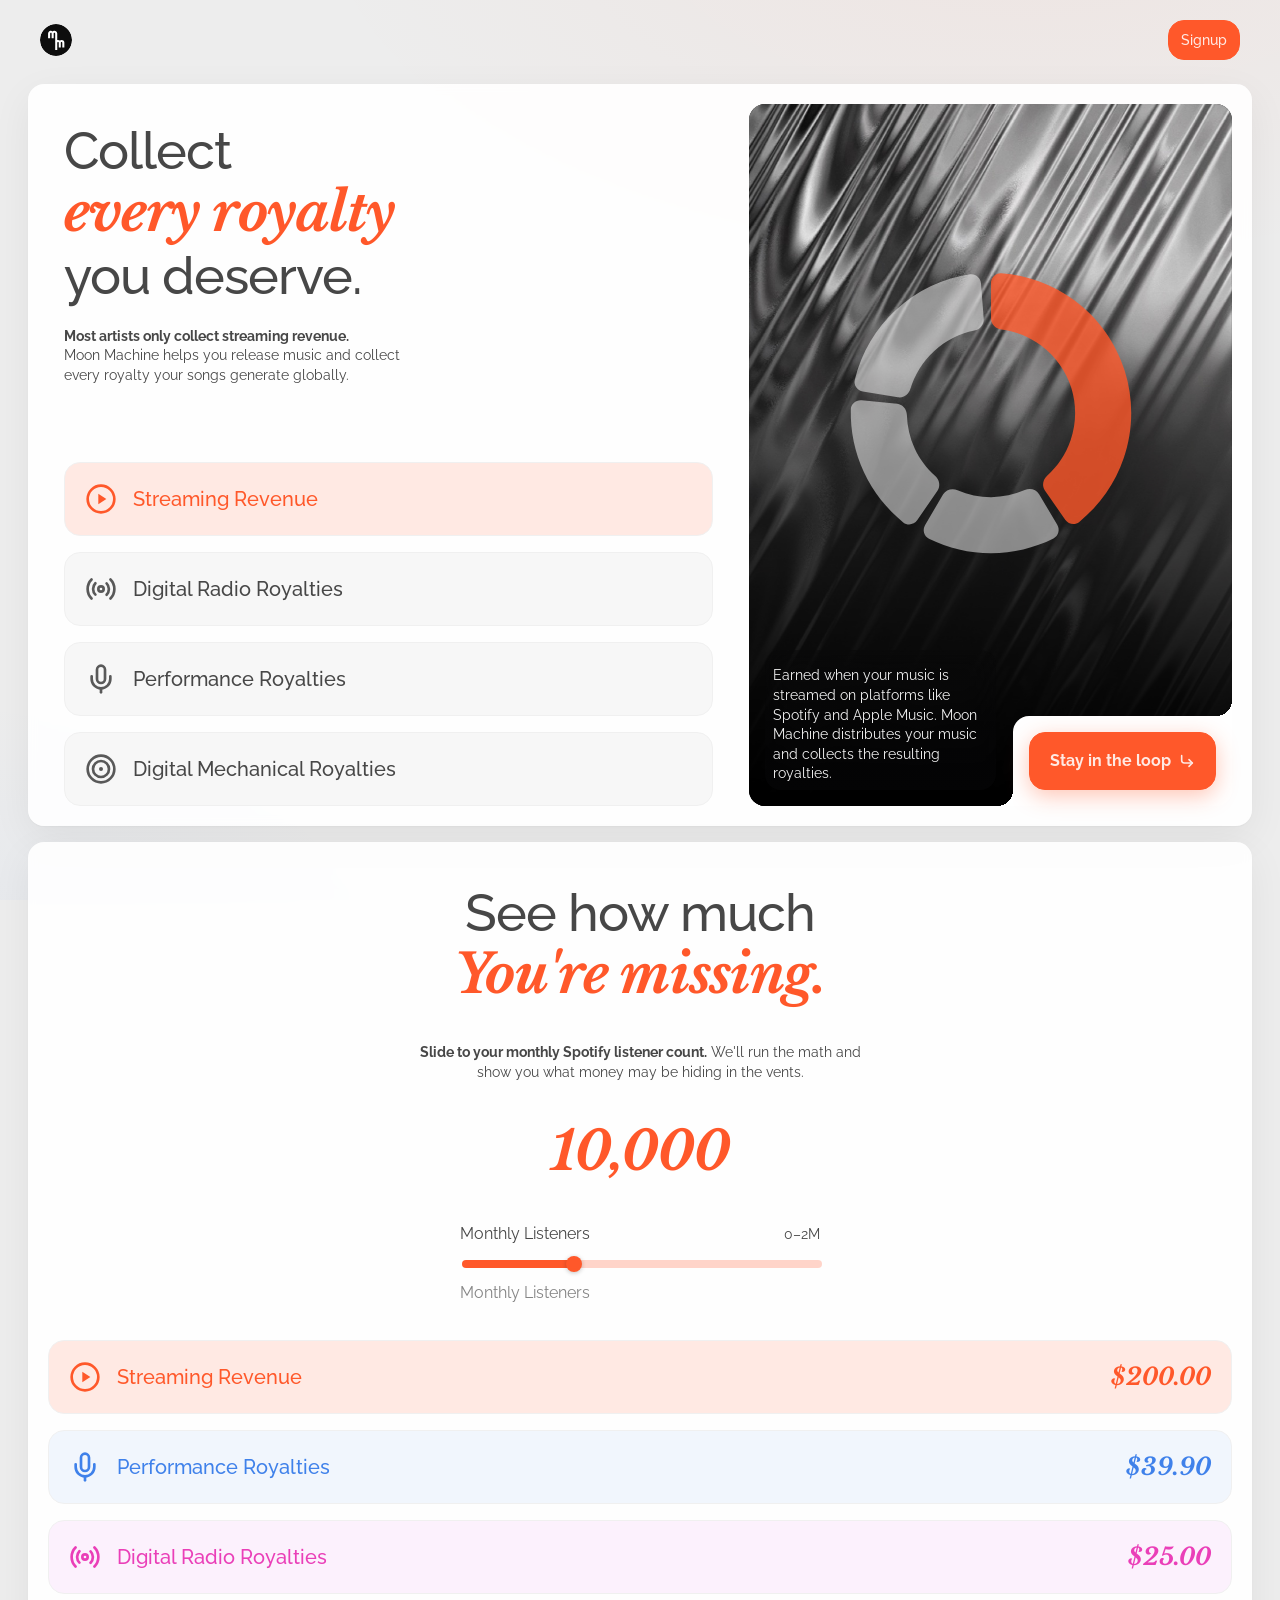
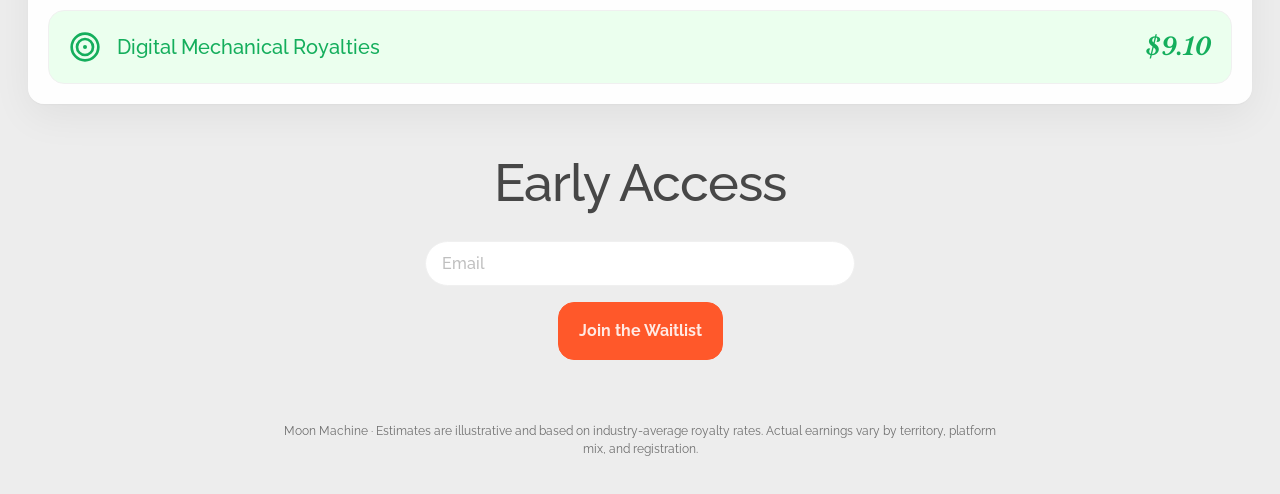
==== index.html @ 45a44395 "fix(landing): lift CTA tab out of clipped card so its corner reads clean The Stay-in-the-loop tab li" ====
<!DOCTYPE html>
<html lang="en">
<head>
  <meta charset="UTF-8" />
  <meta name="viewport" content="width=device-width, initial-scale=1.0" />
  <title>Moon Machine — Collect every royalty you deserve</title>
  <meta name="description" content="Most artists only collect streaming revenue. Moon Machine helps you release music and collect every royalty your songs generate globally." />

  <!-- Open Graph -->
  <meta property="og:type" content="website" />
  <meta property="og:title" content="Moon Machine — Collect every royalty you deserve" />
  <meta property="og:description" content="Moon Machine helps you release music and collect every royalty your songs generate globally." />
  <meta property="og:url" content="https://moonmachine.co" />

  <link rel="icon" type="image/svg+xml" href="assets/favicon.svg" />
  <link rel="icon" type="image/png" href="assets/icon.png" sizes="any" />
  <link rel="apple-touch-icon" href="assets/icon.png" />

  <!-- Fonts -->
  <link rel="preconnect" href="https://fonts.googleapis.com" />
  <link rel="preconnect" href="https://fonts.gstatic.com" crossorigin />
  <link href="https://fonts.googleapis.com/css2?family=Libre+Baskerville:ital,wght@0,400;0,700;1,400;1,700&family=Raleway:ital,wght@0,400;0,500;0,600;0,700;1,500;1,600;1,700&display=swap" rel="stylesheet" />

  <link rel="stylesheet" href="styles.css" />
</head>
<body>
  <div class="page">
    <!-- Header -->
    <header class="site-header reveal">
      <a class="logo" href="#" aria-label="Moon Machine home">
        <img src="assets/logo.svg" alt="Moon Machine" width="32" height="32" />
      </a>
      <nav class="nav">
        <a class="btn btn-brand" href="#early-access">Signup</a>
      </nav>
    </header>

    <!-- Hero -->
    <section class="card hero reveal" aria-labelledby="hero-title">
      <div class="hero__left">
        <div class="hero__copy">
          <h1 id="hero-title" class="display">
            Collect<br />
            <em>every royalty</em><br />
            you deserve.
          </h1>
          <p class="lede">
            <strong>Most artists only collect streaming revenue.</strong><br />
            Moon Machine helps you release music and collect every royalty your songs generate globally.
          </p>
        </div>

        <ul class="royalty-list" id="royalty-list">
          <li>
            <button class="royalty-row is-active" type="button"
              data-bg="streaming" data-color="#ff582a" data-tint="#ffe9e3" data-rot="0"
              data-blurb="Earned when your music is streamed on platforms like Spotify and Apple Music. Moon Machine distributes your music and collects the resulting royalties.">
              <span class="royalty-row__icon" aria-hidden="true">
                <svg viewBox="0 0 24 24" fill="none" stroke="currentColor" stroke-width="2" stroke-linecap="round" stroke-linejoin="round"><circle cx="12" cy="12" r="10"/><polygon points="10 8 16 12 10 16 10 8" fill="currentColor" stroke="none"/></svg>
              </span>
              <span class="royalty-row__label">Streaming Revenue</span>
            </button>
          </li>
          <li>
            <button class="royalty-row" type="button"
              data-bg="radio" data-color="#ea3fb8" data-tint="#fcf1fd" data-rot="-149"
              data-blurb="Generated when your music plays on digital radio platforms like Pandora, SiriusXM, and internet radio stations. Collected through SoundExchange.">
              <span class="royalty-row__icon" aria-hidden="true">
                <svg viewBox="0 0 24 24" fill="none" stroke="currentColor" stroke-width="2" stroke-linecap="round" stroke-linejoin="round"><path d="M4.9 19.1C1 15.2 1 8.8 4.9 4.9"/><path d="M7.8 16.2c-2.3-2.3-2.3-6.1 0-8.5"/><circle cx="12" cy="12" r="2"/><path d="M16.2 7.8c2.3 2.3 2.3 6.1 0 8.5"/><path d="M19.1 4.9C23 8.8 23 15.1 19.1 19.1"/></svg>
              </span>
              <span class="royalty-row__label">Digital Radio Royalties</span>
            </button>
          </li>
          <li>
            <button class="royalty-row" type="button"
              data-bg="performance" data-color="#3f81ea" data-tint="#f1f6fd" data-rot="-215"
              data-blurb="Paid when your music is performed on radio, TV, live venues, and streaming services. Collected through organizations like ASCAP and BMI.">
              <span class="royalty-row__icon" aria-hidden="true">
                <svg viewBox="0 0 24 24" fill="none" stroke="currentColor" stroke-width="2" stroke-linecap="round" stroke-linejoin="round"><path d="M12 2a3 3 0 0 0-3 3v7a3 3 0 0 0 6 0V5a3 3 0 0 0-3-3Z"/><path d="M19 10v2a7 7 0 0 1-14 0v-2"/><line x1="12" x2="12" y1="19" y2="22"/></svg>
              </span>
              <span class="royalty-row__label">Performance Royalties</span>
            </button>
          </li>
          <li>
            <button class="royalty-row" type="button"
              data-bg="mechanical" data-color="#14ae5c" data-tint="#ebffee" data-rot="-280"
              data-blurb="Generated when your songs are reproduced on digital platforms. In the United States these royalties are collected through The Mechanical Licensing Collective.">
              <span class="royalty-row__icon" aria-hidden="true">
                <svg viewBox="0 0 24 24" fill="none" stroke="currentColor" stroke-width="2" stroke-linecap="round" stroke-linejoin="round"><circle cx="12" cy="12" r="10"/><circle cx="12" cy="12" r="6"/><circle cx="12" cy="12" r="1.5" fill="currentColor" stroke="none"/></svg>
              </span>
              <span class="royalty-row__label">Digital Mechanical Royalties</span>
            </button>
          </li>
        </ul>
      </div>

      <!-- Chrome chart card -->
      <div class="hero__media-wrap">
      <div class="hero__media" id="hero-media">
        <div class="hero-bg is-active" data-key="streaming"></div>
        <div class="hero-bg" data-key="radio"></div>
        <div class="hero-bg" data-key="performance"></div>
        <div class="hero-bg" data-key="mechanical"></div>
        <div class="hero__scrim" aria-hidden="true"></div>

        <div class="chart-wrap">
          <svg class="donut" id="donut" viewBox="0 0 403.571 403.571" role="img" aria-label="Royalty breakdown chart">
            <g class="donut__spin" id="donut-spin">
              <path class="donut__seg" data-type="streaming" d="M201.786 67.3071C201.786 61.4433 206.546 56.6493 212.394 57.078C239.525 59.0665 265.629 68.6517 287.67 84.8379C312.571 103.125 330.985 128.883 340.231 158.361C349.478 187.84 349.073 219.5 339.077 248.733C330.229 274.607 314.275 297.385 293.141 314.512C288.585 318.204 281.939 316.987 278.59 312.174L257.571 281.963C254.222 277.15 255.461 270.578 259.832 266.668C270.91 256.757 279.313 244.13 284.16 229.954C290.158 212.414 290.401 193.418 284.853 175.731C279.305 158.044 268.257 142.589 253.316 131.617C241.24 122.749 227.131 117.183 212.377 115.375C206.557 114.661 201.786 109.975 201.786 104.111L201.786 67.3071Z" />
              <path class="donut__seg" data-type="radio" d="M270.332 317.483C273.321 322.528 271.67 329.079 266.42 331.691C246.457 341.623 224.428 346.843 202.035 346.882C179.643 346.92 157.596 341.776 137.599 331.913C132.34 329.319 130.666 322.774 133.638 317.718L152.288 285.99C155.26 280.935 161.748 279.313 167.127 281.647C178.077 286.399 189.923 288.864 201.935 288.843C213.948 288.823 225.786 286.317 236.719 281.527C242.09 279.174 248.584 280.775 251.573 285.819L270.332 317.483Z" />
              <path class="donut__seg" data-type="performance" d="M125.542 312.562C122.218 317.393 115.578 318.643 111.004 314.974C93.626 301.036 79.6513 283.251 70.2183 262.965C60.7852 242.679 56.1911 220.532 56.7323 198.262C56.8747 192.4 62.1092 188.129 67.9451 188.699L104.574 192.281C110.41 192.851 114.61 198.056 114.754 203.918C115.046 215.839 117.785 227.612 122.845 238.493C127.905 249.375 135.142 259.056 144.07 266.962C148.46 270.849 149.733 277.415 146.408 282.245L125.542 312.562Z" />
              <path class="donut__seg" data-type="mechanical" d="M69.1778 179.433C63.3955 178.458 59.4595 172.967 60.8542 167.272C67.6744 139.42 82.6203 114.128 103.904 94.6778C125.188 75.2273 151.72 62.6139 180.072 58.3232C185.869 57.4457 190.985 61.8591 191.436 67.7055L194.269 104.4C194.72 110.247 190.324 115.287 184.575 116.446C169.144 119.558 154.775 126.812 143.057 137.521C131.339 148.229 122.823 161.889 118.337 176.978C116.666 182.599 111.252 186.525 105.47 185.55L69.1778 179.433Z" />
            </g>
          </svg>
        </div>

        <div class="glass">
          <p class="glass__text" id="hero-blurb">Earned when your music is streamed on platforms like Spotify and Apple Music. Moon Machine distributes your music and collects the resulting royalties.</p>
        </div>
      </div>

        <div class="chart-cta">
          <a class="btn btn-brand btn-lg" href="#early-access">
            Stay in the loop
            <svg viewBox="0 0 24 24" fill="none" stroke="currentColor" stroke-width="2.4" stroke-linecap="round" stroke-linejoin="round" width="16" height="16" aria-hidden="true"><polyline points="15 10 20 15 15 20"/><path d="M4 4v7a4 4 0 0 0 4 4h12"/></svg>
          </a>
        </div>
      </div>
    </section>

    <!-- Estimator -->
    <section class="card estimator reveal" aria-labelledby="est-title">
      <h2 id="est-title" class="display display--center">
        See how much<br />
        <em>You're missing.</em>
      </h2>
      <div class="estimator__intro">
        <p><strong>Slide to your monthly Spotify listener count.</strong> We'll run the math and show you what money may be hiding in the vents.</p>
      </div>

      <output class="est-count" id="est-count" for="est-slider"
        contenteditable="true" inputmode="numeric" spellcheck="false"
        role="textbox" aria-label="Monthly listeners — type a number">10,000</output>

      <div class="slider-field">
        <div class="slider-field__label">
          <span>Monthly Listeners</span>
          <span class="slider-field__range">0–2M</span>
        </div>
        <input class="est-slider" type="range" id="est-slider" min="0" max="1000" value="303"
          aria-label="Monthly listeners" aria-describedby="est-count" />
        <span class="slider-field__caption">Monthly Listeners</span>
      </div>

      <ul class="estimate-list">
        <li class="estimate-row" style="--c:#ff582a; --tint:#ffe9e3;">
          <span class="estimate-row__icon" aria-hidden="true">
            <svg viewBox="0 0 24 24" fill="none" stroke="currentColor" stroke-width="2" stroke-linecap="round" stroke-linejoin="round"><circle cx="12" cy="12" r="10"/><polygon points="10 8 16 12 10 16 10 8" fill="currentColor" stroke="none"/></svg>
          </span>
          <span class="estimate-row__label">Streaming Revenue</span>
          <span class="estimate-row__amount" data-rate="0.01999">$20,000</span>
        </li>
        <li class="estimate-row" style="--c:#3f81ea; --tint:#f1f6fd;">
          <span class="estimate-row__icon" aria-hidden="true">
            <svg viewBox="0 0 24 24" fill="none" stroke="currentColor" stroke-width="2" stroke-linecap="round" stroke-linejoin="round"><path d="M12 2a3 3 0 0 0-3 3v7a3 3 0 0 0 6 0V5a3 3 0 0 0-3-3Z"/><path d="M19 10v2a7 7 0 0 1-14 0v-2"/><line x1="12" x2="12" y1="19" y2="22"/></svg>
          </span>
          <span class="estimate-row__label">Performance Royalties</span>
          <span class="estimate-row__amount" data-rate="0.00399">$4,000</span>
        </li>
        <li class="estimate-row" style="--c:#ea3fb8; --tint:#fcf1fd;">
          <span class="estimate-row__icon" aria-hidden="true">
            <svg viewBox="0 0 24 24" fill="none" stroke="currentColor" stroke-width="2" stroke-linecap="round" stroke-linejoin="round"><path d="M4.9 19.1C1 15.2 1 8.8 4.9 4.9"/><path d="M7.8 16.2c-2.3-2.3-2.3-6.1 0-8.5"/><circle cx="12" cy="12" r="2"/><path d="M16.2 7.8c2.3 2.3 2.3 6.1 0 8.5"/><path d="M19.1 4.9C23 8.8 23 15.1 19.1 19.1"/></svg>
          </span>
          <span class="estimate-row__label">Digital Radio Royalties</span>
          <span class="estimate-row__amount" data-rate="0.0025">$2,500</span>
        </li>
        <li class="estimate-row" style="--c:#14ae5c; --tint:#ebffee;">
          <span class="estimate-row__icon" aria-hidden="true">
            <svg viewBox="0 0 24 24" fill="none" stroke="currentColor" stroke-width="2" stroke-linecap="round" stroke-linejoin="round"><circle cx="12" cy="12" r="10"/><circle cx="12" cy="12" r="6"/><circle cx="12" cy="12" r="1.5" fill="currentColor" stroke="none"/></svg>
          </span>
          <span class="estimate-row__label">Digital Mechanical Royalties</span>
          <span class="estimate-row__amount" data-rate="0.00091">$910</span>
        </li>
      </ul>
    </section>

    <!-- Early access -->
    <section class="early" id="early-access" aria-labelledby="early-title">
      <h2 id="early-title" class="display display--center">Early Access</h2>
      <form class="early__form" id="waitlist-form" novalidate>
        <input class="input input--pill" type="email" name="email" id="waitlist-email" placeholder="Email" aria-label="Email" autocomplete="email" required />
        <button class="btn btn-brand btn-lg" type="submit">Join the Waitlist</button>
      </form>
      <p class="early__status" id="waitlist-status" role="status" aria-live="polite"></p>
      <p class="fineprint">
        Moon Machine · Estimates are illustrative and based on industry-average royalty rates. Actual earnings vary by territory, platform mix, and registration.
      </p>
    </section>
  </div>

  <script src="script.js"></script>
</body>
</html>
---- styles.css ----
/* ============================================================
   Moon Machine — landing page
   Tokens mirror the app's SDS design system.
   ============================================================ */

:root {
  /* brand */
  --brand-100: #ffe9e3;
  --brand-200: #ffd4c9;
  --brand-500: #ff582a;
  --brand-600: #df3f00;

  /* category accents */
  --blue-100: #f1f6fd;  --blue-500: #3f81ea;
  --pink-100: #fcf1fd;  --pink-500: #ea3fb8;
  --green-100: #ebffee; --green-500: #14ae5c;

  /* text */
  --text-default: #474747;
  --text-tertiary: #bfbfbf;
  --text-on-brand: #ffe9e3;
  --text-on-neutral: #f3f3f3;

  /* surfaces */
  --white: #ffffff;
  --white-800: rgba(255, 255, 255, 0.9);
  --bg-secondary: #f7f7f7;
  --border-secondary: #f0f0f0;
  --canvas: #ededed;

  /* sizing */
  --space-200: 8px;
  --space-300: 12px;
  --space-400: 16px;
  --space-500: 20px;
  --space-600: 24px;
  --radius-400: 16px;
  --radius-full: 9999px;
  --stroke: 1px;

  /* type */
  --font-body: "Raleway", system-ui, sans-serif;
  --font-display: "Libre Baskerville", Georgia, serif;

  /* motion */
  --ease-out: cubic-bezier(0.16, 1, 0.3, 1);
  --shadow-card: 0 1px 2px rgba(20, 20, 20, 0.04), 0 12px 40px rgba(20, 20, 20, 0.06);
}

/* ---------- reset ---------- */
*, *::before, *::after { box-sizing: border-box; }
html { -webkit-text-size-adjust: 100%; scroll-behavior: smooth; }
body {
  margin: 0;
  font-family: var(--font-body);
  color: var(--text-default);
  background-color: var(--canvas);
  background-image:
    radial-gradient(1200px 600px at 80% -10%, rgba(255, 88, 42, 0.06), transparent 60%),
    radial-gradient(900px 500px at -10% 110%, rgba(63, 129, 234, 0.05), transparent 60%);
  background-attachment: fixed;
  -webkit-font-smoothing: antialiased;
  text-rendering: optimizeLegibility;
}
h1, h2, p { margin: 0; }
ul { margin: 0; padding: 0; list-style: none; }
img { display: block; }
a { text-decoration: none; color: inherit; }
button { font: inherit; color: inherit; cursor: pointer; }

/* ---------- layout ---------- */
.page {
  max-width: 1280px;
  margin: 0 auto;
  padding: 12px 28px 28px;
  display: flex;
  flex-direction: column;
  gap: var(--space-400);
}

.card {
  background: var(--white-800);
  backdrop-filter: blur(4px);
  border-radius: var(--radius-400);
  box-shadow: var(--shadow-card);
}

/* ---------- header ---------- */
.site-header {
  display: flex;
  align-items: center;
  justify-content: space-between;
  padding: var(--space-200) var(--space-300);
}
.logo {
  width: 32px; height: 32px;
  border-radius: var(--radius-full);
  overflow: hidden;
  display: block;
  background: #ffffff;
}
.logo img { width: 100%; height: 100%; }

/* ---------- buttons ---------- */
.btn {
  display: inline-flex;
  align-items: center;
  justify-content: center;
  gap: var(--space-200);
  border-radius: var(--radius-400);
  border: var(--stroke) solid transparent;
  font-weight: 700;
  line-height: 1;
  transition: background-color 0.2s var(--ease-out), transform 0.15s var(--ease-out), box-shadow 0.2s var(--ease-out);
}
.btn-brand {
  background: var(--brand-500);
  border-color: var(--brand-500);
  color: var(--text-on-brand);
  padding: var(--space-300);
  font-size: 14px;
  font-weight: 500;
}
.btn-brand:hover { background: var(--brand-600); border-color: var(--brand-600); transform: translateY(-1px); box-shadow: 0 8px 20px rgba(255, 88, 42, 0.28); }
.btn-brand:active { transform: translateY(0); }
.btn-lg { padding: var(--space-500); font-size: 16px; font-weight: 700; }

/* ---------- display type ---------- */
.display {
  font-family: var(--font-body);
  font-weight: 500;
  font-size: clamp(38px, 5vw, 52px);
  line-height: 1.18;
  letter-spacing: -1.04px;
  color: var(--text-default);
}
.display em {
  font-family: var(--font-display);
  font-style: italic;
  font-weight: 700;
  color: var(--brand-500);
  font-size: 1.04em;
}
.display--center { text-align: center; }

/* ============================================================
   HERO
   ============================================================ */
.hero {
  display: flex;
  gap: var(--space-500);
  padding: var(--space-500);
}
.hero__left {
  flex: 1 1 0;
  min-width: 0;
  display: flex;
  flex-direction: column;
  justify-content: space-between;
  gap: 40px;
  padding: var(--space-400) var(--space-400) 0;
}
.hero__copy { display: flex; flex-direction: column; gap: var(--space-500); }
.lede {
  font-size: 14px;
  line-height: 1.4;
  max-width: 360px;
}
.lede strong { font-weight: 700; }

/* royalty rows */
.royalty-list { display: flex; flex-direction: column; gap: var(--space-400); }
.royalty-row {
  width: 100%;
  display: flex;
  align-items: center;
  gap: var(--space-400);
  padding: var(--space-500);
  background: var(--bg-secondary);
  border: var(--stroke) solid var(--border-secondary);
  border-radius: var(--radius-400);
  text-align: left;
  color: var(--text-default);
  transition: background-color 0.3s var(--ease-out), color 0.3s var(--ease-out), transform 0.2s var(--ease-out);
}
.royalty-row__icon { flex: 0 0 32px; width: 32px; height: 32px; color: #595959; transition: color 0.3s var(--ease-out); }
.royalty-row__icon svg { width: 100%; height: 100%; }
.royalty-row__label { font-size: 20px; font-weight: 500; line-height: 1.2; }
.royalty-row.is-active {
  background: var(--row-tint, var(--brand-100));
  color: var(--row-color, var(--brand-500));
}
.royalty-row.is-active .royalty-row__icon { color: var(--row-color, var(--brand-500)); }

/* ---------- hero media / chrome card ---------- */
.hero__media-wrap {
  position: relative;
  flex: 0 0 483px;
  min-height: 702px;
  display: flex;
}
.hero__media {
  position: relative;
  flex: 1 1 auto;
  border-radius: var(--radius-400);
  border-bottom-right-radius: 100px;
  overflow: hidden;
  background: #1a1a1a;
}
/* cross-fading background photos — one per royalty type */
.hero-bg {
  position: absolute;
  inset: 0;
  background-size: cover;
  background-position: center;
  opacity: 0;
  transition: opacity 0.6s var(--ease-out);
  will-change: opacity;
}
.hero-bg.is-active { opacity: 1; }
.hero-bg[data-key="streaming"]   { background-image: url("assets/hero-streaming.jpg"); }
.hero-bg[data-key="radio"]       { background-image: url("assets/hero-radio.jpg"); }
.hero-bg[data-key="performance"] { background-image: url("assets/hero-performance.jpg"); }
.hero-bg[data-key="mechanical"]  { background-image: url("assets/hero-mechanical.jpg"); }
.hero__scrim {
  position: absolute;
  inset: 0;
  z-index: 1;
  background: linear-gradient(to bottom, rgba(102, 102, 102, 0) 20%, rgba(0, 0, 0, 0.85));
  pointer-events: none;
}

.chart-wrap {
  position: absolute;
  top: 44%;
  left: 50%;
  transform: translate(-50%, -50%);
  width: 390px;
  height: 390px;
  z-index: 2;
  filter: drop-shadow(0 10px 30px rgba(0, 0, 0, 0.35));
}
.donut { width: 100%; height: 100%; }
.donut__spin {
  transform: rotate(var(--donut-rot, 0deg));
  transform-origin: 201.786px 201.786px;
  transition: transform 0.6s var(--ease-out);
}
/* slices use the exact Figma paths (rounded corners + even gaps baked in).
   Inactive slices are frosted white; the active type's slice fills with its
   color — matching the design's white@0.5 / color@0.8 glass treatment. */
.donut__seg {
  fill: #ffffff;
  fill-opacity: 0.5;
  transition: fill 0.4s var(--ease-out), fill-opacity 0.4s var(--ease-out);
}
.donut__seg.is-on {
  fill: var(--seg-color, var(--brand-500));
  fill-opacity: 0.8;
}

/* frosted glass blurb card */
.glass {
  position: absolute;
  left: var(--space-400);
  bottom: var(--space-400);
  right: 236px;
  z-index: 3;
  padding: var(--space-400) var(--space-200) 6px;
  border-radius: var(--radius-400);
  background: linear-gradient(to bottom, rgba(10, 10, 12, 0.1), rgba(10, 10, 12, 0.4));
  backdrop-filter: blur(16px);
  -webkit-backdrop-filter: blur(16px);
}
.glass__text {
  font-size: 14px;
  line-height: 1.4;
  color: var(--text-on-neutral);
  transition: opacity 0.25s var(--ease-out);
}

/* the button sits in a white tab carved into the bottom-right corner */
.chart-cta {
  position: absolute;
  right: 0;
  bottom: 0;
  z-index: 4;
  background: var(--white);
  padding: var(--space-400);
  border-top-left-radius: var(--radius-400);
  border-bottom-right-radius: var(--radius-400);
}
.chart-cta .btn-brand {
  box-shadow: 0 6px 22px rgba(255, 88, 42, 0.35);
}
.chart-cta::before,
.chart-cta::after {
  content: "";
  position: absolute;
  width: var(--radius-400);
  height: var(--radius-400);
}
/* concave fillet above the tab (carries the white up into the card's right edge) */
.chart-cta::before {
  right: 0;
  bottom: 100%;
  background: radial-gradient(circle at top left, transparent var(--radius-400), var(--white) var(--radius-400));
}
/* concave fillet left of the tab (carries the white along the card's bottom edge) */
.chart-cta::after {
  right: 100%;
  bottom: 0;
  background: radial-gradient(circle at top left, transparent var(--radius-400), var(--white) var(--radius-400));
}

/* ============================================================
   ESTIMATOR
   ============================================================ */
.estimator {
  padding: 40px var(--space-500) var(--space-500);
  display: flex;
  flex-direction: column;
  gap: 36px;
}
.estimator__intro {
  display: flex;
  flex-direction: column;
  align-items: center;
  gap: 10px;
  text-align: center;
}
.estimator__intro p { font-size: 14px; line-height: 1.4; max-width: 460px; }
.estimator__intro strong { font-weight: 700; }

.input {
  font-family: var(--font-body);
  font-size: 16px;
  font-weight: 500;
  color: var(--text-default);
  background: var(--white);
  border: var(--stroke) solid var(--border-secondary);
  padding: var(--space-300) var(--space-400);
  width: 100%;
}
.input::placeholder { color: var(--text-tertiary); }
.input:focus-visible { outline: 2px solid var(--brand-500); outline-offset: 2px; }
.input--pill { border-radius: var(--radius-full); max-width: 430px; }

/* listener count + slider */
.est-count {
  align-self: center;
  padding: 2px 14px;
  font-family: var(--font-display);
  font-style: italic;
  font-weight: 700;
  font-size: clamp(40px, 5vw, 54px);
  line-height: 1.2;
  letter-spacing: -1.08px;
  color: var(--brand-500);
  text-align: center;
  cursor: text;
  border-radius: var(--radius-400);
}
.est-count:focus-visible {
  outline: 2px solid var(--brand-500);
  outline-offset: 6px;
}
.slider-field {
  display: flex;
  flex-direction: column;
  gap: var(--space-300);
  width: 100%;
  max-width: 360px;
  margin-inline: auto;
}
.slider-field__label {
  display: flex;
  justify-content: space-between;
  align-items: center;
  font-size: 16px;
  line-height: 1.4;
  color: var(--text-default);
}
.slider-field__range { font-size: 14px; }
.slider-field__caption { font-size: 16px; line-height: 1.4; color: #858585; }

.est-slider {
  -webkit-appearance: none;
  appearance: none;
  width: 100%;
  height: 8px;
  border-radius: var(--radius-full);
  background: linear-gradient(
    to right,
    var(--brand-500) 0 var(--pct, 23%),
    var(--brand-200) var(--pct, 23%) 100%
  );
  cursor: pointer;
}
.est-slider::-webkit-slider-thumb {
  -webkit-appearance: none;
  appearance: none;
  width: 16px;
  height: 16px;
  border-radius: var(--radius-full);
  background: var(--brand-500);
  border: none;
  box-shadow: 0 1px 4px rgba(20, 20, 20, 0.25);
}
.est-slider::-moz-range-thumb {
  width: 16px;
  height: 16px;
  border-radius: var(--radius-full);
  background: var(--brand-500);
  border: none;
  box-shadow: 0 1px 4px rgba(20, 20, 20, 0.25);
}
.est-slider:focus-visible { outline: 2px solid var(--brand-500); outline-offset: 4px; }

.estimate-list { display: flex; flex-direction: column; gap: var(--space-400); }
.estimate-row {
  display: flex;
  align-items: center;
  gap: var(--space-400);
  padding: var(--space-500);
  border-radius: var(--radius-400);
  border: var(--stroke) solid var(--border-secondary);
  background: var(--tint);
  color: var(--c);
}
.estimate-row__icon { flex: 0 0 32px; width: 32px; height: 32px; }
.estimate-row__icon svg { width: 100%; height: 100%; }
.estimate-row__label { font-size: 20px; font-weight: 500; line-height: 1.2; }
.estimate-row__amount {
  margin-left: auto;
  font-family: var(--font-display);
  font-style: italic;
  font-weight: 700;
  font-size: 24px;
}

/* ============================================================
   EARLY ACCESS
   ============================================================ */
.early {
  display: flex;
  flex-direction: column;
  align-items: center;
  gap: 28px;
  padding: 32px var(--space-500) 8px;
  text-align: center;
  scroll-margin-top: 28px;
}
.early__form { display: flex; flex-direction: column; align-items: center; gap: var(--space-400); width: 100%; }
.early__status {
  margin-top: -12px;
  min-height: 18px;
  font-size: 14px;
  font-weight: 500;
}
.early__status.is-ok { color: var(--green-500); }
.early__status.is-error { color: var(--brand-600); }

.fineprint {
  font-size: 12px;
  line-height: 1.5;
  color: #6e6e6e;
  max-width: 720px;
}

/* ============================================================
   MOTION — staggered load reveal
   ============================================================ */
.reveal {
  opacity: 0;
  transform: translateY(16px);
  animation: reveal 0.7s var(--ease-out) forwards;
}
.site-header { animation-delay: 0.02s; }
.hero { animation-delay: 0.1s; }
.estimator { animation-delay: 0.2s; }
@keyframes reveal { to { opacity: 1; transform: none; } }

/* ============================================================
   RESPONSIVE
   ============================================================ */
@media (max-width: 1024px) {
  .hero { flex-direction: column; }
  .hero__media-wrap { flex-basis: auto; min-height: 520px; }
  .hero__left { padding: var(--space-400); }
  .lede { max-width: none; }
}
@media (max-width: 640px) {
  .page { padding: 14px; gap: var(--space-300); }
  .hero, .estimator { padding: var(--space-400); }
  .royalty-row__label, .estimate-row__label { font-size: 17px; }
  .estimate-row { flex-wrap: wrap; }
  .estimate-row__amount { font-size: 20px; }
  .hero__media-wrap { min-height: 420px; flex-direction: column; }
  .glass { right: var(--space-400); }
  .chart-cta { position: static; margin: var(--space-400); align-self: flex-start; }
  .chart-cta::before, .chart-cta::after { display: none; }
  .display { font-size: 34px; }
}

@media (prefers-reduced-motion: reduce) {
  html { scroll-behavior: auto; }
  .reveal { animation: none; opacity: 1; transform: none; }
  .donut__spin { transition: none; }
  .btn, .royalty-row { transition: background-color 0.2s, color 0.2s; }
}
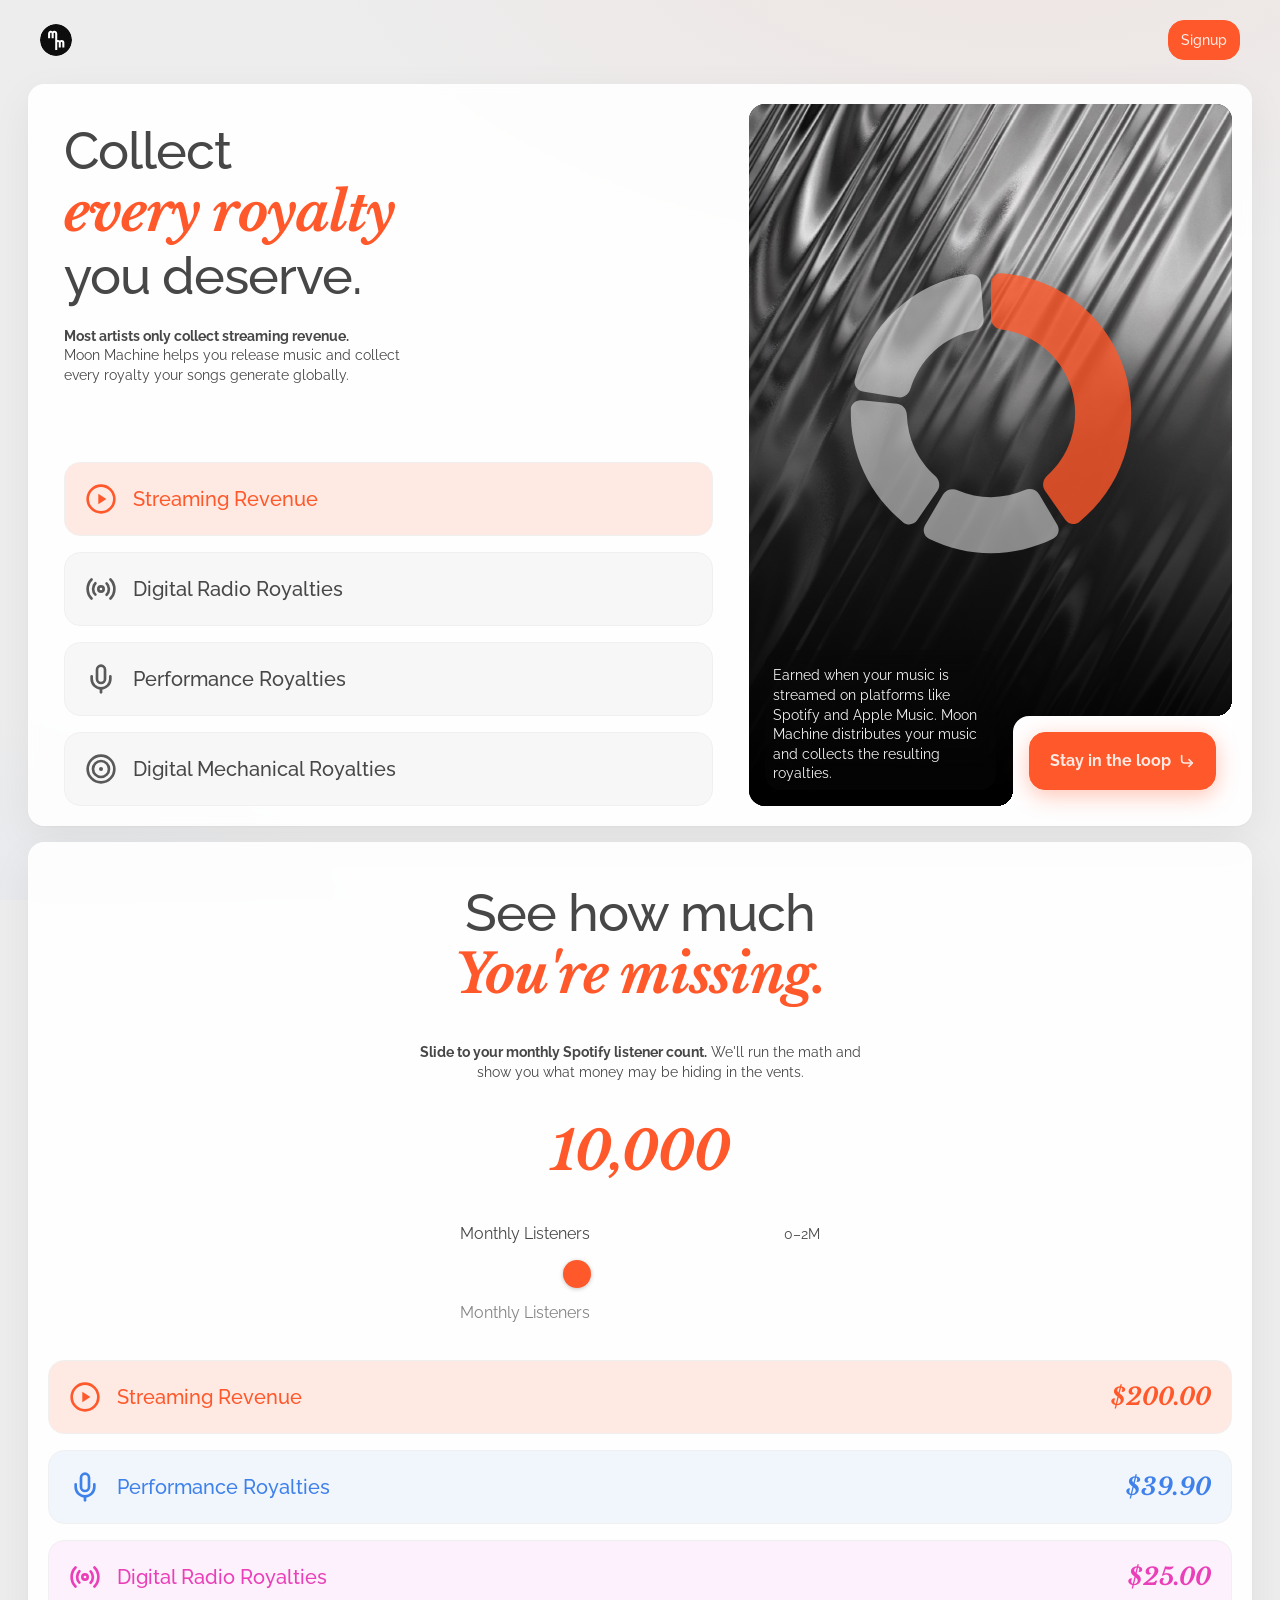
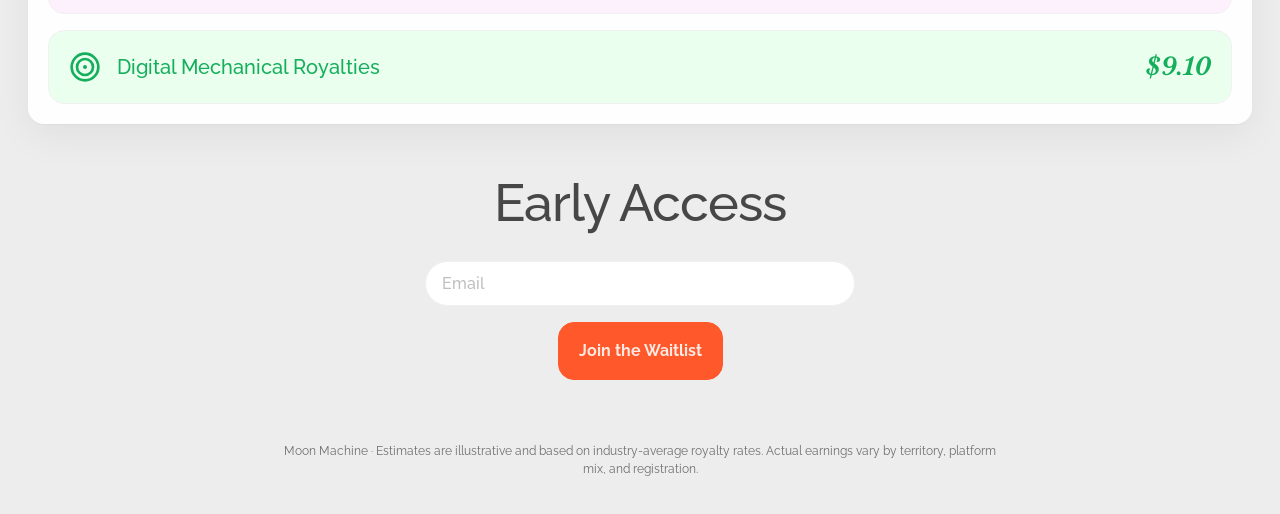
==== commit c049bad1: "fix(landing): gate content reveal on font load to kill FOUT swap ## Why this was needed  On a cold c" ====
--- a/index.html
+++ b/index.html
@@ -22,6 +22,32 @@
   <link href="https://fonts.googleapis.com/css2?family=Libre+Baskerville:ital,wght@0,400;0,700;1,400;1,700&family=Raleway:ital,wght@0,400;0,500;0,600;0,700;1,500;1,600;1,700&display=swap" rel="stylesheet" />
 
   <link rel="stylesheet" href="styles.css" />
+
+  <!-- Hold the content reveal until webfonts are ready, so text never flashes a
+       fallback then swaps. Runs before first paint; releases on a safety timeout. -->
+  <script>
+    (function () {
+      var root = document.documentElement;
+      root.classList.add("fonts-loading");
+      function reveal() { root.classList.remove("fonts-loading"); }
+      if (document.fonts && document.fonts.load) {
+        // Explicitly trigger the above-the-fold faces and wait for them to
+        // decode. (document.fonts.ready alone resolves early here, since no
+        // element has requested a font yet when this runs in <head>.)
+        var loads = [
+          document.fonts.load('400 1em "Raleway"'),
+          document.fonts.load('500 1em "Raleway"'),
+          document.fonts.load('italic 700 1em "Libre Baskerville"')
+        ];
+        Promise.race([
+          Promise.all(loads),
+          new Promise(function (r) { setTimeout(r, 2500); })
+        ]).then(reveal);
+      } else {
+        reveal();
+      }
+    })();
+  </script>
 </head>
 <body>
   <div class="page">
--- a/styles.css
+++ b/styles.css
@@ -389,27 +389,33 @@
   appearance: none;
   width: 100%;
   height: 8px;
+  /* Transparent vertical padding widens the finger hit area without
+     thickening the visible 8px track (gradient clipped to content box). */
+  padding: 14px 0;
+  background-clip: content-box;
   border-radius: var(--radius-full);
-  background: linear-gradient(
+  background-image: linear-gradient(
     to right,
     var(--brand-500) 0 var(--pct, 23%),
     var(--brand-200) var(--pct, 23%) 100%
   );
+  background-color: transparent;
+  touch-action: none;
   cursor: pointer;
 }
 .est-slider::-webkit-slider-thumb {
   -webkit-appearance: none;
   appearance: none;
-  width: 16px;
-  height: 16px;
+  width: 28px;
+  height: 28px;
   border-radius: var(--radius-full);
   background: var(--brand-500);
   border: none;
   box-shadow: 0 1px 4px rgba(20, 20, 20, 0.25);
 }
 .est-slider::-moz-range-thumb {
-  width: 16px;
-  height: 16px;
+  width: 28px;
+  height: 28px;
   border-radius: var(--radius-full);
   background: var(--brand-500);
   border: none;
@@ -476,6 +482,9 @@
   transform: translateY(16px);
   animation: reveal 0.7s var(--ease-out) forwards;
 }
+/* Hold the load reveal until webfonts are ready, so text never paints in a
+   fallback and swaps. Released by the inline script in <head> (or its timeout). */
+html.fonts-loading .reveal { animation-play-state: paused; }
 .site-header { animation-delay: 0.02s; }
 .hero { animation-delay: 0.1s; }
 .estimator { animation-delay: 0.2s; }
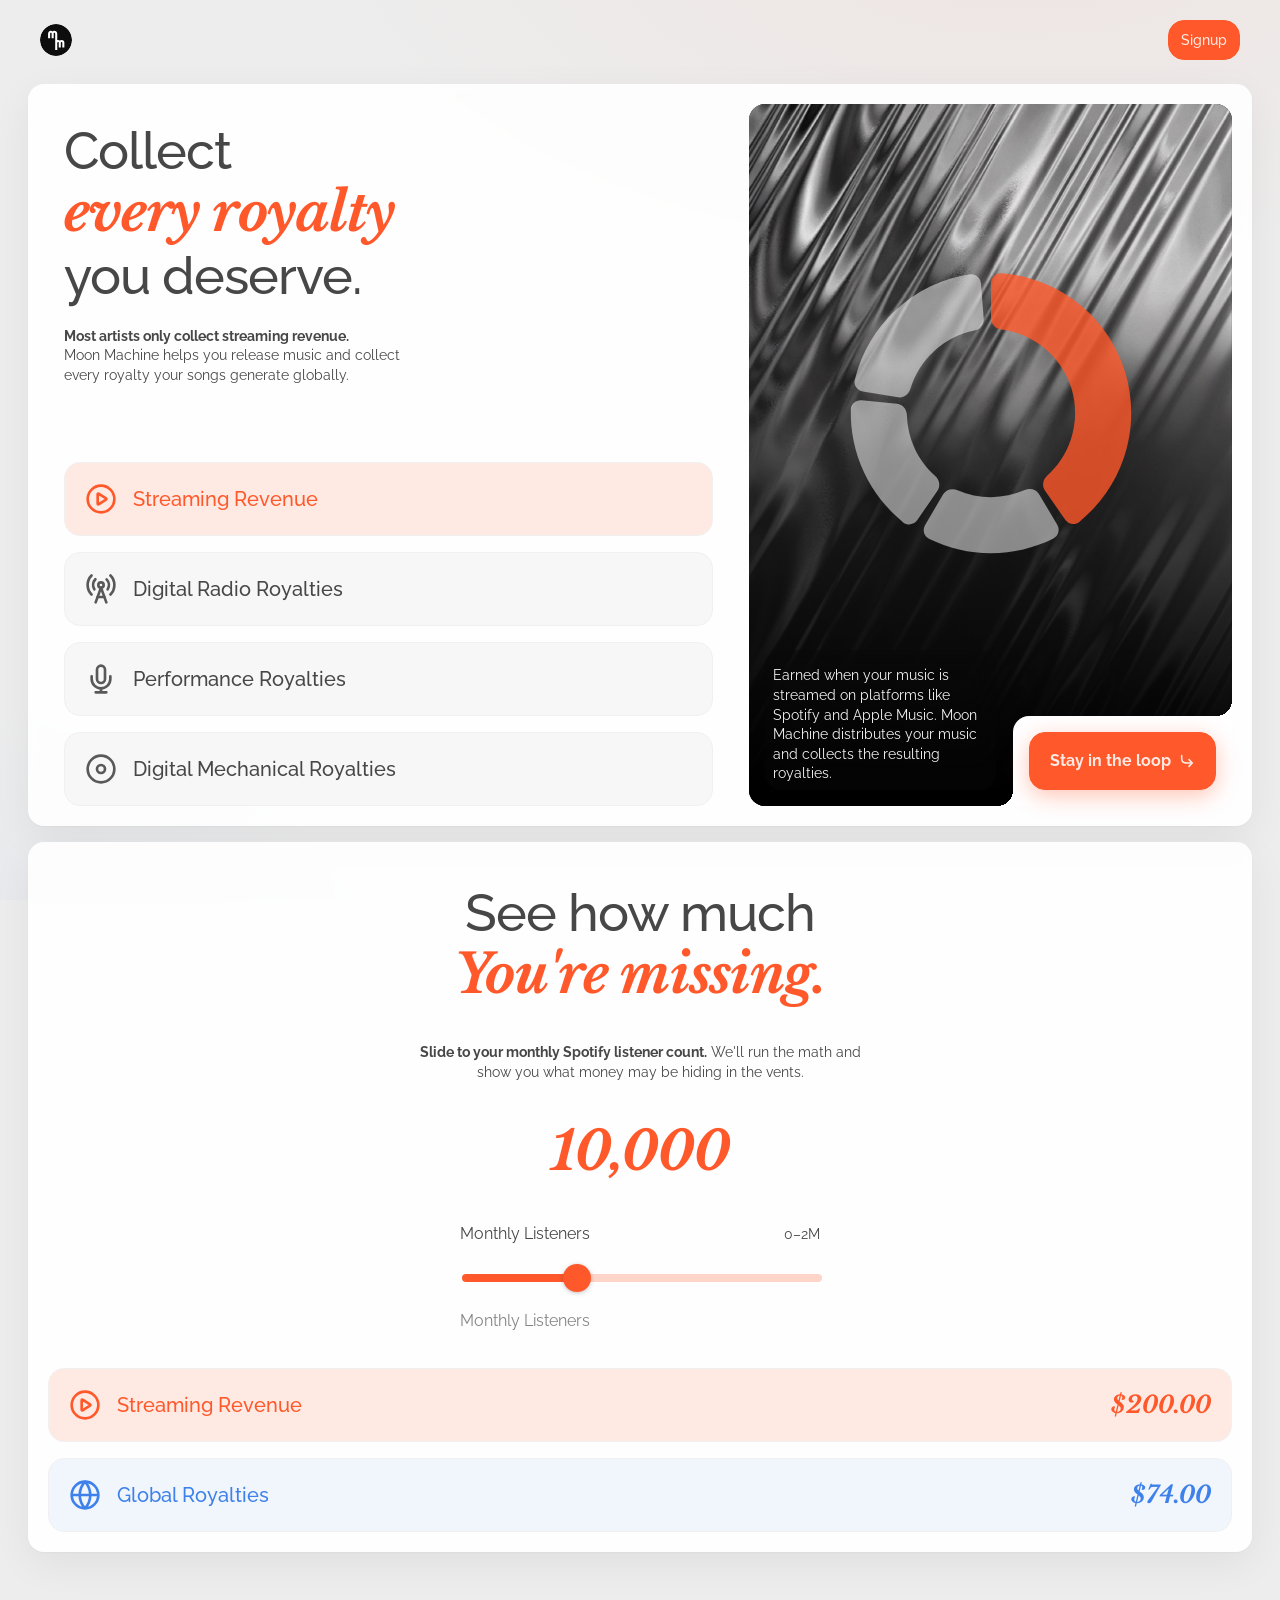
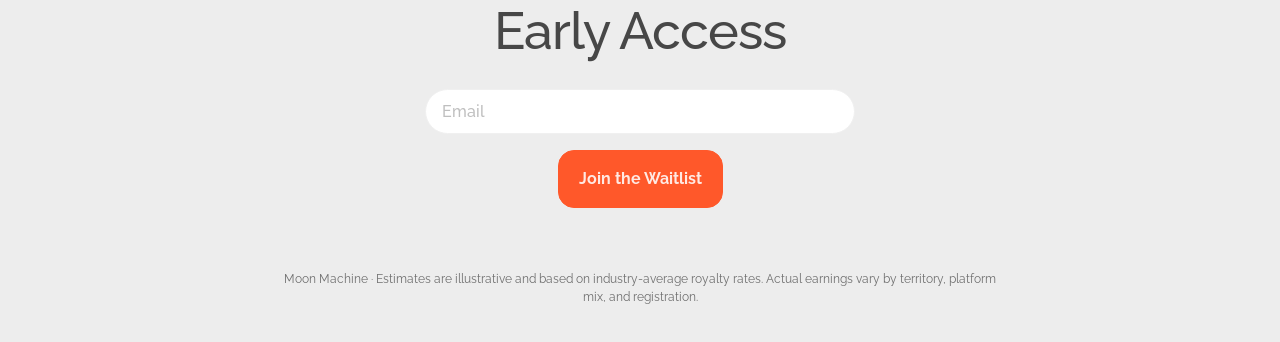
==== commit e02e8964: "feat(estimator): merge digital royalties into one row, refresh icons, fix slider track ## Why this w" ====
--- a/index.html
+++ b/index.html
@@ -82,7 +82,7 @@
               data-bg="streaming" data-color="#ff582a" data-tint="#ffe9e3" data-rot="0"
               data-blurb="Earned when your music is streamed on platforms like Spotify and Apple Music. Moon Machine distributes your music and collects the resulting royalties.">
               <span class="royalty-row__icon" aria-hidden="true">
-                <svg viewBox="0 0 24 24" fill="none" stroke="currentColor" stroke-width="2" stroke-linecap="round" stroke-linejoin="round"><circle cx="12" cy="12" r="10"/><polygon points="10 8 16 12 10 16 10 8" fill="currentColor" stroke="none"/></svg>
+                <svg viewBox="0 0 24 24" fill="none" stroke="currentColor" stroke-width="2" stroke-linecap="round" stroke-linejoin="round"><path d="m12 22c5.5228 0 10-4.4772 10-10 0-5.52285-4.4772-10-10-10-5.52285 0-10 4.47715-10 10 0 5.5228 4.47715 10 10 10z"/><path d="m9.5 8.96533c0-.47728 0-.71592.09974-.84915.08692-.11611.21997-.18874.36464-.19908.16602-.01185.36672.11719.76822.37529l4.7206 3.03471c.3484.2239.5226.3359.5827.4783.0526.1244.0526.2648 0 .3892-.0601.1424-.2343.2544-.5827.4783l-4.7206 3.0347c-.4015.2581-.6022.3872-.76822.3753-.14467-.0103-.27772-.083-.36464-.1991-.09974-.1332-.09974-.3718-.09974-.8491z"/></svg>
               </span>
               <span class="royalty-row__label">Streaming Revenue</span>
             </button>
@@ -92,7 +92,7 @@
               data-bg="radio" data-color="#ea3fb8" data-tint="#fcf1fd" data-rot="-149"
               data-blurb="Generated when your music plays on digital radio platforms like Pandora, SiriusXM, and internet radio stations. Collected through SoundExchange.">
               <span class="royalty-row__icon" aria-hidden="true">
-                <svg viewBox="0 0 24 24" fill="none" stroke="currentColor" stroke-width="2" stroke-linecap="round" stroke-linejoin="round"><path d="M4.9 19.1C1 15.2 1 8.8 4.9 4.9"/><path d="M7.8 16.2c-2.3-2.3-2.3-6.1 0-8.5"/><circle cx="12" cy="12" r="2"/><path d="M16.2 7.8c2.3 2.3 2.3 6.1 0 8.5"/><path d="M19.1 4.9C23 8.8 23 15.1 19.1 19.1"/></svg>
+                <svg viewBox="0 0 24 24" fill="none" stroke="currentColor" stroke-width="2" stroke-linecap="round" stroke-linejoin="round"><path d="M4.9 16.1C1 12.2 1 5.8 4.9 1.9"/><path d="M7.8 4.7a6.14 6.14 0 0 0-.8 7.5"/><circle cx="12" cy="9" r="2"/><path d="M16.2 4.8c2 2 2.26 5.11.8 7.47"/><path d="M19.1 1.9c3.9 3.9 3.9 10.3 0 14.2"/><path d="M9.5 18h5"/><path d="m8 22 4-11 4 11"/></svg>
               </span>
               <span class="royalty-row__label">Digital Radio Royalties</span>
             </button>
@@ -102,7 +102,7 @@
               data-bg="performance" data-color="#3f81ea" data-tint="#f1f6fd" data-rot="-215"
               data-blurb="Paid when your music is performed on radio, TV, live venues, and streaming services. Collected through organizations like ASCAP and BMI.">
               <span class="royalty-row__icon" aria-hidden="true">
-                <svg viewBox="0 0 24 24" fill="none" stroke="currentColor" stroke-width="2" stroke-linecap="round" stroke-linejoin="round"><path d="M12 2a3 3 0 0 0-3 3v7a3 3 0 0 0 6 0V5a3 3 0 0 0-3-3Z"/><path d="M19 10v2a7 7 0 0 1-14 0v-2"/><line x1="12" x2="12" y1="19" y2="22"/></svg>
+                <svg viewBox="0 0 24 24" fill="none" stroke="currentColor" stroke-width="2" stroke-linecap="round" stroke-linejoin="round"><path d="m19 10v2c0 3.866-3.134 7-7 7m-7-9v2c0 3.866 3.13401 7 7 7m0 0v3m-4 0h8m-4-7c-1.6569 0-3-1.3431-3-3v-7c0-1.65685 1.3431-3 3-3s3 1.34315 3 3v7c0 1.6569-1.3431 3-3 3z"/></svg>
               </span>
               <span class="royalty-row__label">Performance Royalties</span>
             </button>
@@ -112,7 +112,7 @@
               data-bg="mechanical" data-color="#14ae5c" data-tint="#ebffee" data-rot="-280"
               data-blurb="Generated when your songs are reproduced on digital platforms. In the United States these royalties are collected through The Mechanical Licensing Collective.">
               <span class="royalty-row__icon" aria-hidden="true">
-                <svg viewBox="0 0 24 24" fill="none" stroke="currentColor" stroke-width="2" stroke-linecap="round" stroke-linejoin="round"><circle cx="12" cy="12" r="10"/><circle cx="12" cy="12" r="6"/><circle cx="12" cy="12" r="1.5" fill="currentColor" stroke="none"/></svg>
+                <svg viewBox="0 0 24 24" fill="none" stroke="currentColor" stroke-width="2" stroke-linecap="round" stroke-linejoin="round"><path d="m12 22c5.5228 0 10-4.4772 10-10 0-5.52285-4.4772-10-10-10-5.52285 0-10 4.47715-10 10 0 5.5228 4.47715 10 10 10z"/><path d="m12 15c1.6569 0 3-1.3431 3-3s-1.3431-3-3-3-3 1.3431-3 3 1.3431 3 3 3z"/></svg>
               </span>
               <span class="royalty-row__label">Digital Mechanical Royalties</span>
             </button>
@@ -148,7 +148,7 @@
         <div class="chart-cta">
           <a class="btn btn-brand btn-lg" href="#early-access">
             Stay in the loop
-            <svg viewBox="0 0 24 24" fill="none" stroke="currentColor" stroke-width="2.4" stroke-linecap="round" stroke-linejoin="round" width="16" height="16" aria-hidden="true"><polyline points="15 10 20 15 15 20"/><path d="M4 4v7a4 4 0 0 0 4 4h12"/></svg>
+            <svg viewBox="0 0 24 24" fill="none" stroke="currentColor" stroke-width="2.4" stroke-linecap="round" stroke-linejoin="round" width="16" height="16" aria-hidden="true"><path d="m4 4v1.4c0 3.36031 0 5.0405.65396 6.3239.57524 1.129 1.49312 2.0469 2.6221 2.6221 1.28347.654 2.96364.654 6.32394.654h6.4m0 0-5-5m5 5-5 5"/></svg>
           </a>
         </div>
       </div>
@@ -181,31 +181,17 @@
       <ul class="estimate-list">
         <li class="estimate-row" style="--c:#ff582a; --tint:#ffe9e3;">
           <span class="estimate-row__icon" aria-hidden="true">
-            <svg viewBox="0 0 24 24" fill="none" stroke="currentColor" stroke-width="2" stroke-linecap="round" stroke-linejoin="round"><circle cx="12" cy="12" r="10"/><polygon points="10 8 16 12 10 16 10 8" fill="currentColor" stroke="none"/></svg>
+            <svg viewBox="0 0 24 24" fill="none" stroke="currentColor" stroke-width="2" stroke-linecap="round" stroke-linejoin="round"><path d="m12 22c5.5228 0 10-4.4772 10-10 0-5.52285-4.4772-10-10-10-5.52285 0-10 4.47715-10 10 0 5.5228 4.47715 10 10 10z"/><path d="m9.5 8.96533c0-.47728 0-.71592.09974-.84915.08692-.11611.21997-.18874.36464-.19908.16602-.01185.36672.11719.76822.37529l4.7206 3.03471c.3484.2239.5226.3359.5827.4783.0526.1244.0526.2648 0 .3892-.0601.1424-.2343.2544-.5827.4783l-4.7206 3.0347c-.4015.2581-.6022.3872-.76822.3753-.14467-.0103-.27772-.083-.36464-.1991-.09974-.1332-.09974-.3718-.09974-.8491z"/></svg>
           </span>
           <span class="estimate-row__label">Streaming Revenue</span>
           <span class="estimate-row__amount" data-rate="0.01999">$20,000</span>
         </li>
         <li class="estimate-row" style="--c:#3f81ea; --tint:#f1f6fd;">
           <span class="estimate-row__icon" aria-hidden="true">
-            <svg viewBox="0 0 24 24" fill="none" stroke="currentColor" stroke-width="2" stroke-linecap="round" stroke-linejoin="round"><path d="M12 2a3 3 0 0 0-3 3v7a3 3 0 0 0 6 0V5a3 3 0 0 0-3-3Z"/><path d="M19 10v2a7 7 0 0 1-14 0v-2"/><line x1="12" x2="12" y1="19" y2="22"/></svg>
+            <svg viewBox="0 0 24 24" fill="none" stroke="currentColor" stroke-width="2" stroke-linecap="round" stroke-linejoin="round"><path d="m2 12h20m-20 0c0 5.5228 4.47715 10 10 10m-10-10c0-5.52285 4.47715-10 10-10m10 10c0 5.5228-4.4772 10-10 10m10-10c0-5.52285-4.4772-10-10-10m0 0c2.5013 2.73835 3.9228 6.29203 4 10-.0772 3.708-1.4987 7.2616-4 10m0-20c-2.50128 2.73835-3.92275 6.29203-4 10 .07725 3.708 1.49872 7.2616 4 10"/></svg>
           </span>
-          <span class="estimate-row__label">Performance Royalties</span>
-          <span class="estimate-row__amount" data-rate="0.00399">$4,000</span>
-        </li>
-        <li class="estimate-row" style="--c:#ea3fb8; --tint:#fcf1fd;">
-          <span class="estimate-row__icon" aria-hidden="true">
-            <svg viewBox="0 0 24 24" fill="none" stroke="currentColor" stroke-width="2" stroke-linecap="round" stroke-linejoin="round"><path d="M4.9 19.1C1 15.2 1 8.8 4.9 4.9"/><path d="M7.8 16.2c-2.3-2.3-2.3-6.1 0-8.5"/><circle cx="12" cy="12" r="2"/><path d="M16.2 7.8c2.3 2.3 2.3 6.1 0 8.5"/><path d="M19.1 4.9C23 8.8 23 15.1 19.1 19.1"/></svg>
-          </span>
-          <span class="estimate-row__label">Digital Radio Royalties</span>
-          <span class="estimate-row__amount" data-rate="0.0025">$2,500</span>
-        </li>
-        <li class="estimate-row" style="--c:#14ae5c; --tint:#ebffee;">
-          <span class="estimate-row__icon" aria-hidden="true">
-            <svg viewBox="0 0 24 24" fill="none" stroke="currentColor" stroke-width="2" stroke-linecap="round" stroke-linejoin="round"><circle cx="12" cy="12" r="10"/><circle cx="12" cy="12" r="6"/><circle cx="12" cy="12" r="1.5" fill="currentColor" stroke="none"/></svg>
-          </span>
-          <span class="estimate-row__label">Digital Mechanical Royalties</span>
-          <span class="estimate-row__amount" data-rate="0.00091">$910</span>
+          <span class="estimate-row__label">Global Royalties</span>
+          <span class="estimate-row__amount" data-rate="0.0074">$7,410</span>
         </li>
       </ul>
     </section>
--- a/styles.css
+++ b/styles.css
@@ -388,26 +388,38 @@
   -webkit-appearance: none;
   appearance: none;
   width: 100%;
+  /* Tall transparent input = wide finger hit area; the visible 8px track is
+     painted on the ::track pseudo-elements so the thumb stays centered. */
+  height: 36px;
+  background: transparent;
+  touch-action: none;
+  cursor: pointer;
+}
+.est-slider::-webkit-slider-runnable-track {
   height: 8px;
-  /* Transparent vertical padding widens the finger hit area without
-     thickening the visible 8px track (gradient clipped to content box). */
-  padding: 14px 0;
-  background-clip: content-box;
   border-radius: var(--radius-full);
   background-image: linear-gradient(
     to right,
     var(--brand-500) 0 var(--pct, 23%),
     var(--brand-200) var(--pct, 23%) 100%
   );
-  background-color: transparent;
-  touch-action: none;
-  cursor: pointer;
+}
+.est-slider::-moz-range-track {
+  height: 8px;
+  border-radius: var(--radius-full);
+  background-image: linear-gradient(
+    to right,
+    var(--brand-500) 0 var(--pct, 23%),
+    var(--brand-200) var(--pct, 23%) 100%
+  );
 }
 .est-slider::-webkit-slider-thumb {
   -webkit-appearance: none;
   appearance: none;
   width: 28px;
   height: 28px;
+  /* center the 28px thumb on the 8px track: (8 - 28) / 2 */
+  margin-top: -10px;
   border-radius: var(--radius-full);
   background: var(--brand-500);
   border: none;
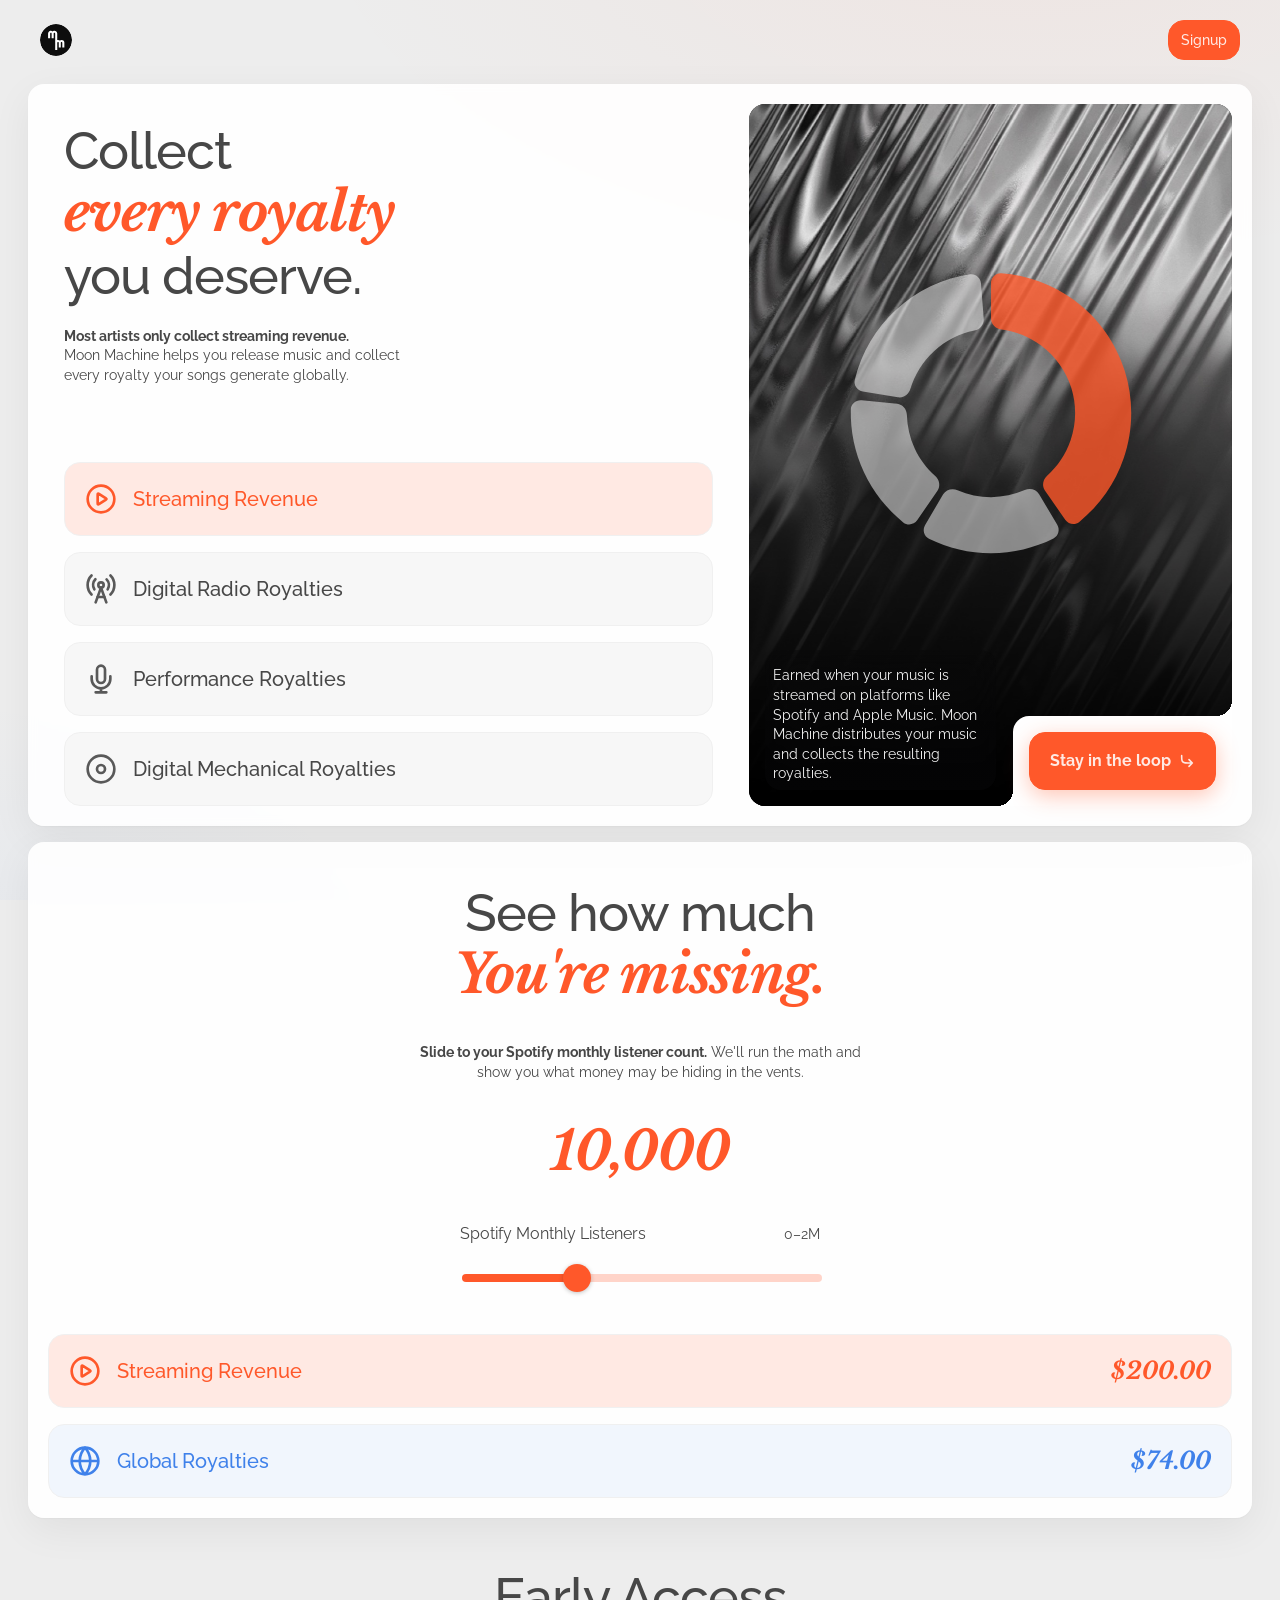
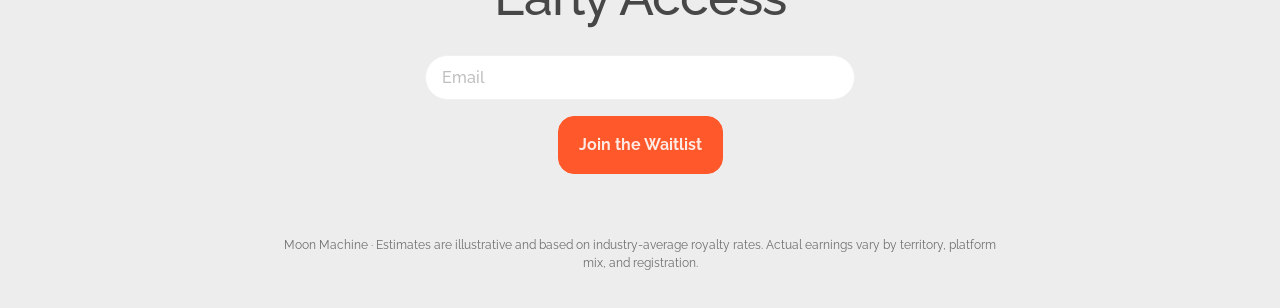
==== commit 130b415a: "feat(estimator): label slider 'Spotify Monthly Listeners', drop duplicate caption ## Why this was ne" ====
--- a/index.html
+++ b/index.html
@@ -1,15 +1,18 @@
 <!DOCTYPE html>
 <html lang="en">
+
 <head>
   <meta charset="UTF-8" />
   <meta name="viewport" content="width=device-width, initial-scale=1.0" />
   <title>Moon Machine — Collect every royalty you deserve</title>
-  <meta name="description" content="Most artists only collect streaming revenue. Moon Machine helps you release music and collect every royalty your songs generate globally." />
+  <meta name="description"
+    content="Most artists only collect streaming revenue. Moon Machine helps you release music and collect every royalty your songs generate globally." />
 
   <!-- Open Graph -->
   <meta property="og:type" content="website" />
   <meta property="og:title" content="Moon Machine — Collect every royalty you deserve" />
-  <meta property="og:description" content="Moon Machine helps you release music and collect every royalty your songs generate globally." />
+  <meta property="og:description"
+    content="Moon Machine helps you release music and collect every royalty your songs generate globally." />
   <meta property="og:url" content="https://moonmachine.co" />
 
   <link rel="icon" type="image/svg+xml" href="assets/favicon.svg" />
@@ -19,7 +22,9 @@
   <!-- Fonts -->
   <link rel="preconnect" href="https://fonts.googleapis.com" />
   <link rel="preconnect" href="https://fonts.gstatic.com" crossorigin />
-  <link href="https://fonts.googleapis.com/css2?family=Libre+Baskerville:ital,wght@0,400;0,700;1,400;1,700&family=Raleway:ital,wght@0,400;0,500;0,600;0,700;1,500;1,600;1,700&display=swap" rel="stylesheet" />
+  <link
+    href="https://fonts.googleapis.com/css2?family=Libre+Baskerville:ital,wght@0,400;0,700;1,400;1,700&family=Raleway:ital,wght@0,400;0,500;0,600;0,700;1,500;1,600;1,700&display=swap"
+    rel="stylesheet" />
 
   <link rel="stylesheet" href="styles.css" />
 
@@ -49,6 +54,7 @@
     })();
   </script>
 </head>
+
 <body>
   <div class="page">
     <!-- Header -->
@@ -78,41 +84,65 @@
 
         <ul class="royalty-list" id="royalty-list">
           <li>
-            <button class="royalty-row is-active" type="button"
-              data-bg="streaming" data-color="#ff582a" data-tint="#ffe9e3" data-rot="0"
+            <button class="royalty-row is-active" type="button" data-bg="streaming" data-color="#ff582a"
+              data-tint="#ffe9e3" data-rot="0"
               data-blurb="Earned when your music is streamed on platforms like Spotify and Apple Music. Moon Machine distributes your music and collects the resulting royalties.">
               <span class="royalty-row__icon" aria-hidden="true">
-                <svg viewBox="0 0 24 24" fill="none" stroke="currentColor" stroke-width="2" stroke-linecap="round" stroke-linejoin="round"><path d="m12 22c5.5228 0 10-4.4772 10-10 0-5.52285-4.4772-10-10-10-5.52285 0-10 4.47715-10 10 0 5.5228 4.47715 10 10 10z"/><path d="m9.5 8.96533c0-.47728 0-.71592.09974-.84915.08692-.11611.21997-.18874.36464-.19908.16602-.01185.36672.11719.76822.37529l4.7206 3.03471c.3484.2239.5226.3359.5827.4783.0526.1244.0526.2648 0 .3892-.0601.1424-.2343.2544-.5827.4783l-4.7206 3.0347c-.4015.2581-.6022.3872-.76822.3753-.14467-.0103-.27772-.083-.36464-.1991-.09974-.1332-.09974-.3718-.09974-.8491z"/></svg>
+                <svg viewBox="0 0 24 24" fill="none" stroke="currentColor" stroke-width="2" stroke-linecap="round"
+                  stroke-linejoin="round">
+                  <path
+                    d="m12 22c5.5228 0 10-4.4772 10-10 0-5.52285-4.4772-10-10-10-5.52285 0-10 4.47715-10 10 0 5.5228 4.47715 10 10 10z" />
+                  <path
+                    d="m9.5 8.96533c0-.47728 0-.71592.09974-.84915.08692-.11611.21997-.18874.36464-.19908.16602-.01185.36672.11719.76822.37529l4.7206 3.03471c.3484.2239.5226.3359.5827.4783.0526.1244.0526.2648 0 .3892-.0601.1424-.2343.2544-.5827.4783l-4.7206 3.0347c-.4015.2581-.6022.3872-.76822.3753-.14467-.0103-.27772-.083-.36464-.1991-.09974-.1332-.09974-.3718-.09974-.8491z" />
+                </svg>
               </span>
               <span class="royalty-row__label">Streaming Revenue</span>
             </button>
           </li>
           <li>
-            <button class="royalty-row" type="button"
-              data-bg="radio" data-color="#ea3fb8" data-tint="#fcf1fd" data-rot="-149"
+            <button class="royalty-row" type="button" data-bg="radio" data-color="#ea3fb8" data-tint="#fcf1fd"
+              data-rot="-149"
               data-blurb="Generated when your music plays on digital radio platforms like Pandora, SiriusXM, and internet radio stations. Collected through SoundExchange.">
               <span class="royalty-row__icon" aria-hidden="true">
-                <svg viewBox="0 0 24 24" fill="none" stroke="currentColor" stroke-width="2" stroke-linecap="round" stroke-linejoin="round"><path d="M4.9 16.1C1 12.2 1 5.8 4.9 1.9"/><path d="M7.8 4.7a6.14 6.14 0 0 0-.8 7.5"/><circle cx="12" cy="9" r="2"/><path d="M16.2 4.8c2 2 2.26 5.11.8 7.47"/><path d="M19.1 1.9c3.9 3.9 3.9 10.3 0 14.2"/><path d="M9.5 18h5"/><path d="m8 22 4-11 4 11"/></svg>
+                <svg viewBox="0 0 24 24" fill="none" stroke="currentColor" stroke-width="2" stroke-linecap="round"
+                  stroke-linejoin="round">
+                  <path d="M4.9 16.1C1 12.2 1 5.8 4.9 1.9" />
+                  <path d="M7.8 4.7a6.14 6.14 0 0 0-.8 7.5" />
+                  <circle cx="12" cy="9" r="2" />
+                  <path d="M16.2 4.8c2 2 2.26 5.11.8 7.47" />
+                  <path d="M19.1 1.9c3.9 3.9 3.9 10.3 0 14.2" />
+                  <path d="M9.5 18h5" />
+                  <path d="m8 22 4-11 4 11" />
+                </svg>
               </span>
               <span class="royalty-row__label">Digital Radio Royalties</span>
             </button>
           </li>
           <li>
-            <button class="royalty-row" type="button"
-              data-bg="performance" data-color="#3f81ea" data-tint="#f1f6fd" data-rot="-215"
+            <button class="royalty-row" type="button" data-bg="performance" data-color="#3f81ea" data-tint="#f1f6fd"
+              data-rot="-215"
               data-blurb="Paid when your music is performed on radio, TV, live venues, and streaming services. Collected through organizations like ASCAP and BMI.">
               <span class="royalty-row__icon" aria-hidden="true">
-                <svg viewBox="0 0 24 24" fill="none" stroke="currentColor" stroke-width="2" stroke-linecap="round" stroke-linejoin="round"><path d="m19 10v2c0 3.866-3.134 7-7 7m-7-9v2c0 3.866 3.13401 7 7 7m0 0v3m-4 0h8m-4-7c-1.6569 0-3-1.3431-3-3v-7c0-1.65685 1.3431-3 3-3s3 1.34315 3 3v7c0 1.6569-1.3431 3-3 3z"/></svg>
+                <svg viewBox="0 0 24 24" fill="none" stroke="currentColor" stroke-width="2" stroke-linecap="round"
+                  stroke-linejoin="round">
+                  <path
+                    d="m19 10v2c0 3.866-3.134 7-7 7m-7-9v2c0 3.866 3.13401 7 7 7m0 0v3m-4 0h8m-4-7c-1.6569 0-3-1.3431-3-3v-7c0-1.65685 1.3431-3 3-3s3 1.34315 3 3v7c0 1.6569-1.3431 3-3 3z" />
+                </svg>
               </span>
               <span class="royalty-row__label">Performance Royalties</span>
             </button>
           </li>
           <li>
-            <button class="royalty-row" type="button"
-              data-bg="mechanical" data-color="#14ae5c" data-tint="#ebffee" data-rot="-280"
+            <button class="royalty-row" type="button" data-bg="mechanical" data-color="#14ae5c" data-tint="#ebffee"
+              data-rot="-280"
               data-blurb="Generated when your songs are reproduced on digital platforms. In the United States these royalties are collected through The Mechanical Licensing Collective.">
               <span class="royalty-row__icon" aria-hidden="true">
-                <svg viewBox="0 0 24 24" fill="none" stroke="currentColor" stroke-width="2" stroke-linecap="round" stroke-linejoin="round"><path d="m12 22c5.5228 0 10-4.4772 10-10 0-5.52285-4.4772-10-10-10-5.52285 0-10 4.47715-10 10 0 5.5228 4.47715 10 10 10z"/><path d="m12 15c1.6569 0 3-1.3431 3-3s-1.3431-3-3-3-3 1.3431-3 3 1.3431 3 3 3z"/></svg>
+                <svg viewBox="0 0 24 24" fill="none" stroke="currentColor" stroke-width="2" stroke-linecap="round"
+                  stroke-linejoin="round">
+                  <path
+                    d="m12 22c5.5228 0 10-4.4772 10-10 0-5.52285-4.4772-10-10-10-5.52285 0-10 4.47715-10 10 0 5.5228 4.47715 10 10 10z" />
+                  <path d="m12 15c1.6569 0 3-1.3431 3-3s-1.3431-3-3-3-3 1.3431-3 3 1.3431 3 3 3z" />
+                </svg>
               </span>
               <span class="royalty-row__label">Digital Mechanical Royalties</span>
             </button>
@@ -122,33 +152,42 @@
 
       <!-- Chrome chart card -->
       <div class="hero__media-wrap">
-      <div class="hero__media" id="hero-media">
-        <div class="hero-bg is-active" data-key="streaming"></div>
-        <div class="hero-bg" data-key="radio"></div>
-        <div class="hero-bg" data-key="performance"></div>
-        <div class="hero-bg" data-key="mechanical"></div>
-        <div class="hero__scrim" aria-hidden="true"></div>
-
-        <div class="chart-wrap">
-          <svg class="donut" id="donut" viewBox="0 0 403.571 403.571" role="img" aria-label="Royalty breakdown chart">
-            <g class="donut__spin" id="donut-spin">
-              <path class="donut__seg" data-type="streaming" d="M201.786 67.3071C201.786 61.4433 206.546 56.6493 212.394 57.078C239.525 59.0665 265.629 68.6517 287.67 84.8379C312.571 103.125 330.985 128.883 340.231 158.361C349.478 187.84 349.073 219.5 339.077 248.733C330.229 274.607 314.275 297.385 293.141 314.512C288.585 318.204 281.939 316.987 278.59 312.174L257.571 281.963C254.222 277.15 255.461 270.578 259.832 266.668C270.91 256.757 279.313 244.13 284.16 229.954C290.158 212.414 290.401 193.418 284.853 175.731C279.305 158.044 268.257 142.589 253.316 131.617C241.24 122.749 227.131 117.183 212.377 115.375C206.557 114.661 201.786 109.975 201.786 104.111L201.786 67.3071Z" />
-              <path class="donut__seg" data-type="radio" d="M270.332 317.483C273.321 322.528 271.67 329.079 266.42 331.691C246.457 341.623 224.428 346.843 202.035 346.882C179.643 346.92 157.596 341.776 137.599 331.913C132.34 329.319 130.666 322.774 133.638 317.718L152.288 285.99C155.26 280.935 161.748 279.313 167.127 281.647C178.077 286.399 189.923 288.864 201.935 288.843C213.948 288.823 225.786 286.317 236.719 281.527C242.09 279.174 248.584 280.775 251.573 285.819L270.332 317.483Z" />
-              <path class="donut__seg" data-type="performance" d="M125.542 312.562C122.218 317.393 115.578 318.643 111.004 314.974C93.626 301.036 79.6513 283.251 70.2183 262.965C60.7852 242.679 56.1911 220.532 56.7323 198.262C56.8747 192.4 62.1092 188.129 67.9451 188.699L104.574 192.281C110.41 192.851 114.61 198.056 114.754 203.918C115.046 215.839 117.785 227.612 122.845 238.493C127.905 249.375 135.142 259.056 144.07 266.962C148.46 270.849 149.733 277.415 146.408 282.245L125.542 312.562Z" />
-              <path class="donut__seg" data-type="mechanical" d="M69.1778 179.433C63.3955 178.458 59.4595 172.967 60.8542 167.272C67.6744 139.42 82.6203 114.128 103.904 94.6778C125.188 75.2273 151.72 62.6139 180.072 58.3232C185.869 57.4457 190.985 61.8591 191.436 67.7055L194.269 104.4C194.72 110.247 190.324 115.287 184.575 116.446C169.144 119.558 154.775 126.812 143.057 137.521C131.339 148.229 122.823 161.889 118.337 176.978C116.666 182.599 111.252 186.525 105.47 185.55L69.1778 179.433Z" />
-            </g>
-          </svg>
-        </div>
-
-        <div class="glass">
-          <p class="glass__text" id="hero-blurb">Earned when your music is streamed on platforms like Spotify and Apple Music. Moon Machine distributes your music and collects the resulting royalties.</p>
-        </div>
-      </div>
+        <div class="hero__media" id="hero-media">
+          <div class="hero-bg is-active" data-key="streaming"></div>
+          <div class="hero-bg" data-key="radio"></div>
+          <div class="hero-bg" data-key="performance"></div>
+          <div class="hero-bg" data-key="mechanical"></div>
+          <div class="hero__scrim" aria-hidden="true"></div>
+
+          <div class="chart-wrap">
+            <svg class="donut" id="donut" viewBox="0 0 403.571 403.571" role="img" aria-label="Royalty breakdown chart">
+              <g class="donut__spin" id="donut-spin">
+                <path class="donut__seg" data-type="streaming"
+                  d="M201.786 67.3071C201.786 61.4433 206.546 56.6493 212.394 57.078C239.525 59.0665 265.629 68.6517 287.67 84.8379C312.571 103.125 330.985 128.883 340.231 158.361C349.478 187.84 349.073 219.5 339.077 248.733C330.229 274.607 314.275 297.385 293.141 314.512C288.585 318.204 281.939 316.987 278.59 312.174L257.571 281.963C254.222 277.15 255.461 270.578 259.832 266.668C270.91 256.757 279.313 244.13 284.16 229.954C290.158 212.414 290.401 193.418 284.853 175.731C279.305 158.044 268.257 142.589 253.316 131.617C241.24 122.749 227.131 117.183 212.377 115.375C206.557 114.661 201.786 109.975 201.786 104.111L201.786 67.3071Z" />
+                <path class="donut__seg" data-type="radio"
+                  d="M270.332 317.483C273.321 322.528 271.67 329.079 266.42 331.691C246.457 341.623 224.428 346.843 202.035 346.882C179.643 346.92 157.596 341.776 137.599 331.913C132.34 329.319 130.666 322.774 133.638 317.718L152.288 285.99C155.26 280.935 161.748 279.313 167.127 281.647C178.077 286.399 189.923 288.864 201.935 288.843C213.948 288.823 225.786 286.317 236.719 281.527C242.09 279.174 248.584 280.775 251.573 285.819L270.332 317.483Z" />
+                <path class="donut__seg" data-type="performance"
+                  d="M125.542 312.562C122.218 317.393 115.578 318.643 111.004 314.974C93.626 301.036 79.6513 283.251 70.2183 262.965C60.7852 242.679 56.1911 220.532 56.7323 198.262C56.8747 192.4 62.1092 188.129 67.9451 188.699L104.574 192.281C110.41 192.851 114.61 198.056 114.754 203.918C115.046 215.839 117.785 227.612 122.845 238.493C127.905 249.375 135.142 259.056 144.07 266.962C148.46 270.849 149.733 277.415 146.408 282.245L125.542 312.562Z" />
+                <path class="donut__seg" data-type="mechanical"
+                  d="M69.1778 179.433C63.3955 178.458 59.4595 172.967 60.8542 167.272C67.6744 139.42 82.6203 114.128 103.904 94.6778C125.188 75.2273 151.72 62.6139 180.072 58.3232C185.869 57.4457 190.985 61.8591 191.436 67.7055L194.269 104.4C194.72 110.247 190.324 115.287 184.575 116.446C169.144 119.558 154.775 126.812 143.057 137.521C131.339 148.229 122.823 161.889 118.337 176.978C116.666 182.599 111.252 186.525 105.47 185.55L69.1778 179.433Z" />
+              </g>
+            </svg>
+          </div>
+
+          <div class="glass">
+            <p class="glass__text" id="hero-blurb">Earned when your music is streamed on platforms like Spotify and
+              Apple Music. Moon Machine distributes your music and collects the resulting royalties.</p>
+          </div>
+        </div>
 
         <div class="chart-cta">
           <a class="btn btn-brand btn-lg" href="#early-access">
             Stay in the loop
-            <svg viewBox="0 0 24 24" fill="none" stroke="currentColor" stroke-width="2.4" stroke-linecap="round" stroke-linejoin="round" width="16" height="16" aria-hidden="true"><path d="m4 4v1.4c0 3.36031 0 5.0405.65396 6.3239.57524 1.129 1.49312 2.0469 2.6221 2.6221 1.28347.654 2.96364.654 6.32394.654h6.4m0 0-5-5m5 5-5 5"/></svg>
+            <svg viewBox="0 0 24 24" fill="none" stroke="currentColor" stroke-width="2.4" stroke-linecap="round"
+              stroke-linejoin="round" width="16" height="16" aria-hidden="true">
+              <path
+                d="m4 4v1.4c0 3.36031 0 5.0405.65396 6.3239.57524 1.129 1.49312 2.0469 2.6221 2.6221 1.28347.654 2.96364.654 6.32394.654h6.4m0 0-5-5m5 5-5 5" />
+            </svg>
           </a>
         </div>
       </div>
@@ -161,34 +200,43 @@
         <em>You're missing.</em>
       </h2>
       <div class="estimator__intro">
-        <p><strong>Slide to your monthly Spotify listener count.</strong> We'll run the math and show you what money may be hiding in the vents.</p>
-      </div>
-
-      <output class="est-count" id="est-count" for="est-slider"
-        contenteditable="true" inputmode="numeric" spellcheck="false"
-        role="textbox" aria-label="Monthly listeners — type a number">10,000</output>
+        <p><strong>Slide to your Spotify monthly listener count.</strong> We'll run the math and show you what money may
+          be hiding in the vents.</p>
+      </div>
+
+      <div class="est-count" id="est-count" contenteditable="true" inputmode="numeric" spellcheck="false" role="textbox"
+        tabindex="0" aria-label="Monthly listeners — type a number">10,000</div>
 
       <div class="slider-field">
         <div class="slider-field__label">
-          <span>Monthly Listeners</span>
+          <span>Spotify Monthly Listeners</span>
           <span class="slider-field__range">0–2M</span>
         </div>
         <input class="est-slider" type="range" id="est-slider" min="0" max="1000" value="303"
           aria-label="Monthly listeners" aria-describedby="est-count" />
-        <span class="slider-field__caption">Monthly Listeners</span>
       </div>
 
       <ul class="estimate-list">
         <li class="estimate-row" style="--c:#ff582a; --tint:#ffe9e3;">
           <span class="estimate-row__icon" aria-hidden="true">
-            <svg viewBox="0 0 24 24" fill="none" stroke="currentColor" stroke-width="2" stroke-linecap="round" stroke-linejoin="round"><path d="m12 22c5.5228 0 10-4.4772 10-10 0-5.52285-4.4772-10-10-10-5.52285 0-10 4.47715-10 10 0 5.5228 4.47715 10 10 10z"/><path d="m9.5 8.96533c0-.47728 0-.71592.09974-.84915.08692-.11611.21997-.18874.36464-.19908.16602-.01185.36672.11719.76822.37529l4.7206 3.03471c.3484.2239.5226.3359.5827.4783.0526.1244.0526.2648 0 .3892-.0601.1424-.2343.2544-.5827.4783l-4.7206 3.0347c-.4015.2581-.6022.3872-.76822.3753-.14467-.0103-.27772-.083-.36464-.1991-.09974-.1332-.09974-.3718-.09974-.8491z"/></svg>
+            <svg viewBox="0 0 24 24" fill="none" stroke="currentColor" stroke-width="2" stroke-linecap="round"
+              stroke-linejoin="round">
+              <path
+                d="m12 22c5.5228 0 10-4.4772 10-10 0-5.52285-4.4772-10-10-10-5.52285 0-10 4.47715-10 10 0 5.5228 4.47715 10 10 10z" />
+              <path
+                d="m9.5 8.96533c0-.47728 0-.71592.09974-.84915.08692-.11611.21997-.18874.36464-.19908.16602-.01185.36672.11719.76822.37529l4.7206 3.03471c.3484.2239.5226.3359.5827.4783.0526.1244.0526.2648 0 .3892-.0601.1424-.2343.2544-.5827.4783l-4.7206 3.0347c-.4015.2581-.6022.3872-.76822.3753-.14467-.0103-.27772-.083-.36464-.1991-.09974-.1332-.09974-.3718-.09974-.8491z" />
+            </svg>
           </span>
           <span class="estimate-row__label">Streaming Revenue</span>
           <span class="estimate-row__amount" data-rate="0.01999">$20,000</span>
         </li>
         <li class="estimate-row" style="--c:#3f81ea; --tint:#f1f6fd;">
           <span class="estimate-row__icon" aria-hidden="true">
-            <svg viewBox="0 0 24 24" fill="none" stroke="currentColor" stroke-width="2" stroke-linecap="round" stroke-linejoin="round"><path d="m2 12h20m-20 0c0 5.5228 4.47715 10 10 10m-10-10c0-5.52285 4.47715-10 10-10m10 10c0 5.5228-4.4772 10-10 10m10-10c0-5.52285-4.4772-10-10-10m0 0c2.5013 2.73835 3.9228 6.29203 4 10-.0772 3.708-1.4987 7.2616-4 10m0-20c-2.50128 2.73835-3.92275 6.29203-4 10 .07725 3.708 1.49872 7.2616 4 10"/></svg>
+            <svg viewBox="0 0 24 24" fill="none" stroke="currentColor" stroke-width="2" stroke-linecap="round"
+              stroke-linejoin="round">
+              <path
+                d="m2 12h20m-20 0c0 5.5228 4.47715 10 10 10m-10-10c0-5.52285 4.47715-10 10-10m10 10c0 5.5228-4.4772 10-10 10m10-10c0-5.52285-4.4772-10-10-10m0 0c2.5013 2.73835 3.9228 6.29203 4 10-.0772 3.708-1.4987 7.2616-4 10m0-20c-2.50128 2.73835-3.92275 6.29203-4 10 .07725 3.708 1.49872 7.2616 4 10" />
+            </svg>
           </span>
           <span class="estimate-row__label">Global Royalties</span>
           <span class="estimate-row__amount" data-rate="0.0074">$7,410</span>
@@ -200,16 +248,19 @@
     <section class="early" id="early-access" aria-labelledby="early-title">
       <h2 id="early-title" class="display display--center">Early Access</h2>
       <form class="early__form" id="waitlist-form" novalidate>
-        <input class="input input--pill" type="email" name="email" id="waitlist-email" placeholder="Email" aria-label="Email" autocomplete="email" required />
+        <input class="input input--pill" type="email" name="email" id="waitlist-email" placeholder="Email"
+          aria-label="Email" autocomplete="email" required />
         <button class="btn btn-brand btn-lg" type="submit">Join the Waitlist</button>
       </form>
       <p class="early__status" id="waitlist-status" role="status" aria-live="polite"></p>
       <p class="fineprint">
-        Moon Machine · Estimates are illustrative and based on industry-average royalty rates. Actual earnings vary by territory, platform mix, and registration.
+        Moon Machine · Estimates are illustrative and based on industry-average royalty rates. Actual earnings vary by
+        territory, platform mix, and registration.
       </p>
     </section>
   </div>
 
   <script src="script.js"></script>
 </body>
-</html>
+
+</html>
--- a/styles.css
+++ b/styles.css
@@ -359,6 +359,10 @@
   color: var(--brand-500);
   text-align: center;
   cursor: text;
+  /* iOS Safari needs an explicit text selection mode to focus a
+     contenteditable host and raise the keyboard on tap. */
+  -webkit-user-select: text;
+  user-select: text;
   border-radius: var(--radius-400);
 }
 .est-count:focus-visible {
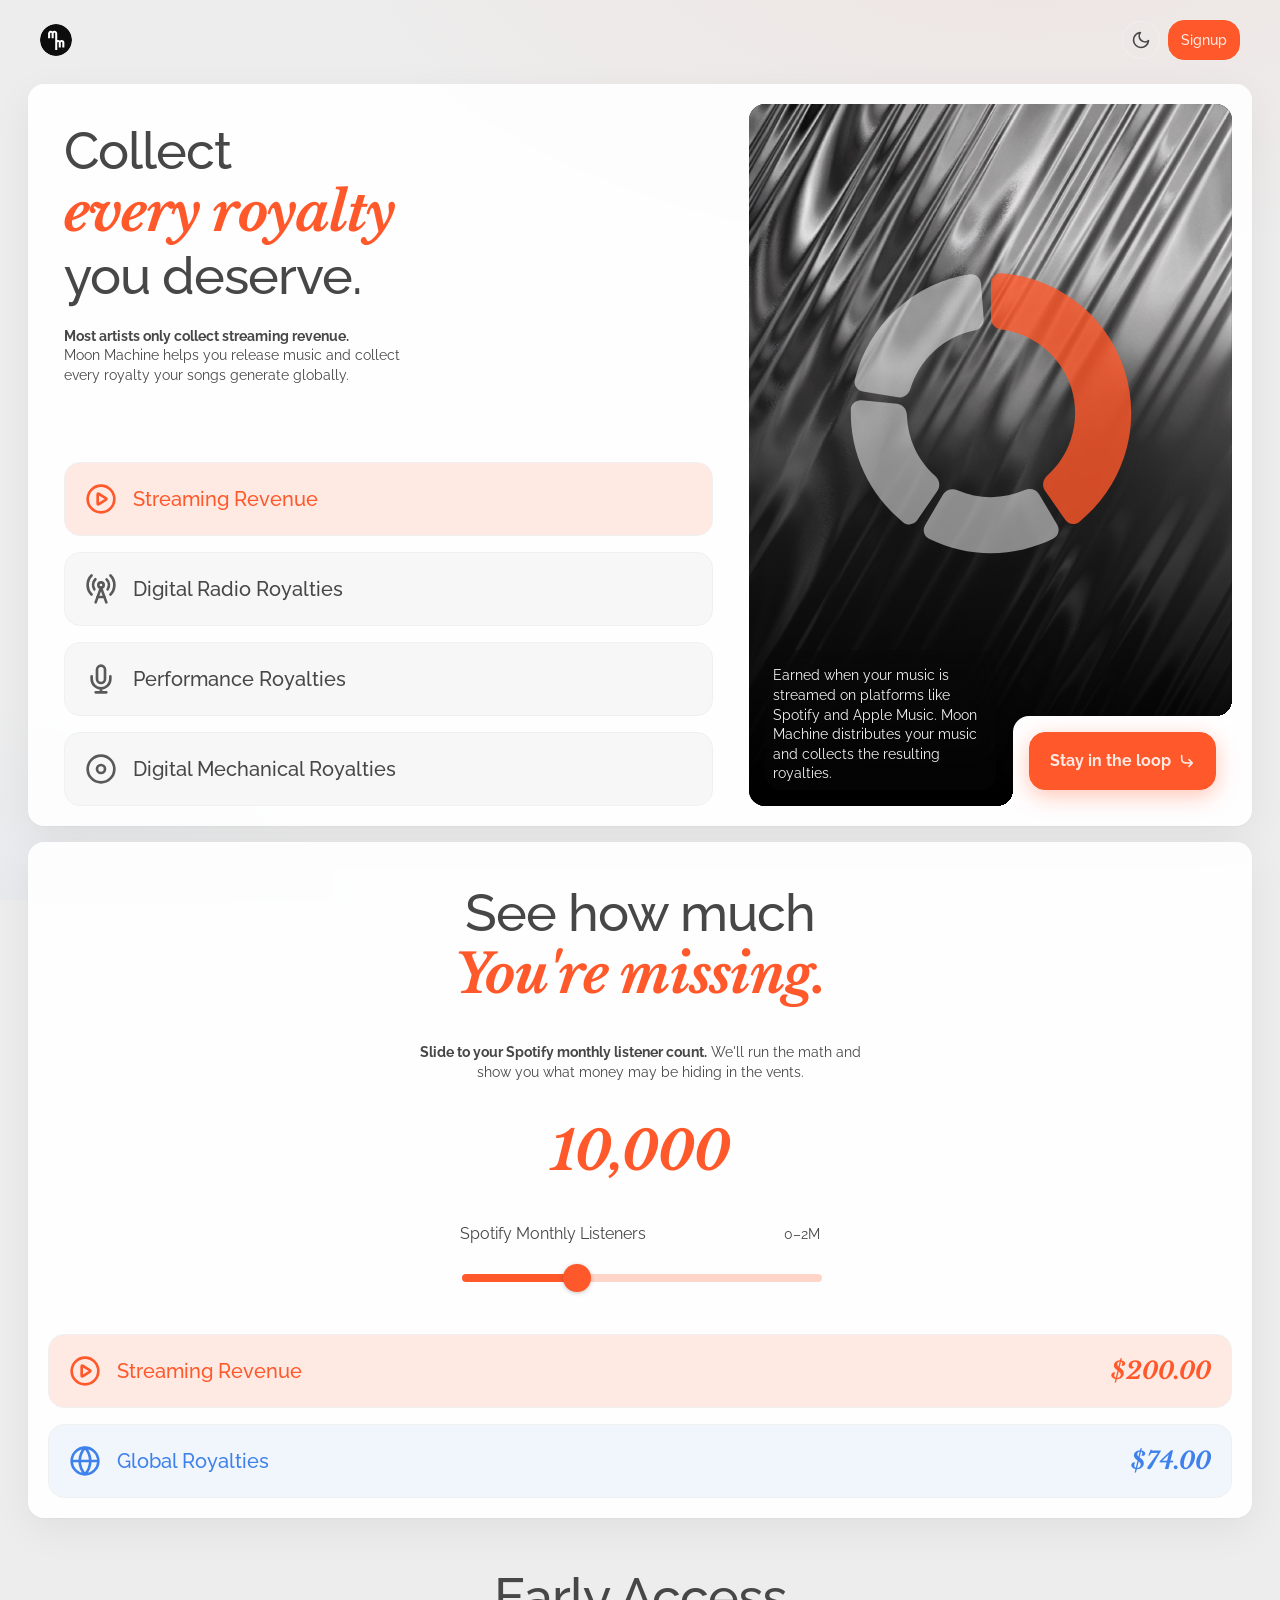
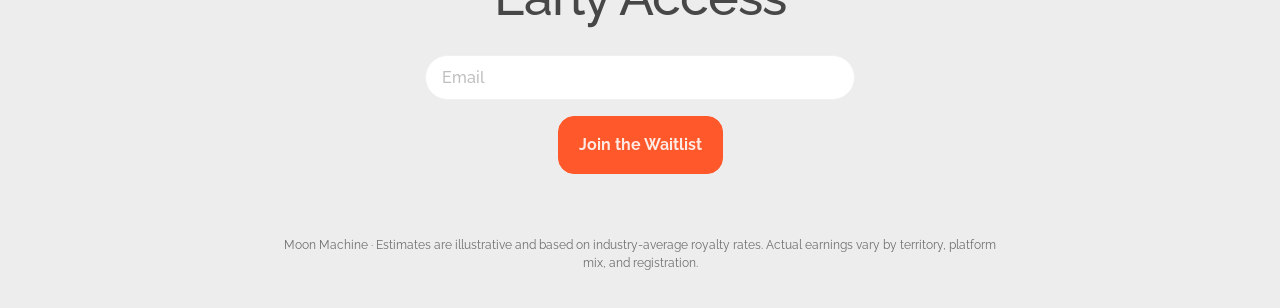
==== commit 480f51f0: "feat(theme): add system-preferred dark mode with moon/sun toggle ## Why this was needed Landing page" ====
--- a/index.html
+++ b/index.html
@@ -33,6 +33,12 @@
   <script>
     (function () {
       var root = document.documentElement;
+      // Apply a saved theme choice before first paint so there's no flash.
+      // No saved value -> no attribute -> prefers-color-scheme wins.
+      try {
+        var saved = localStorage.getItem("mm-theme");
+        if (saved === "light" || saved === "dark") root.dataset.theme = saved;
+      } catch (e) {}
       root.classList.add("fonts-loading");
       function reveal() { root.classList.remove("fonts-loading"); }
       if (document.fonts && document.fonts.load) {
@@ -63,6 +69,15 @@
         <img src="assets/logo.svg" alt="Moon Machine" width="32" height="32" />
       </a>
       <nav class="nav">
+        <button class="theme-toggle" type="button" aria-label="Toggle dark mode" aria-pressed="false">
+          <svg class="icon-moon" width="20" height="20" viewBox="0 0 24 24" fill="none" stroke="currentColor" stroke-width="2" stroke-linecap="round" stroke-linejoin="round" aria-hidden="true">
+            <path d="M21 12.79A9 9 0 1 1 11.21 3 7 7 0 0 0 21 12.79z" />
+          </svg>
+          <svg class="icon-sun" width="20" height="20" viewBox="0 0 24 24" fill="none" stroke="currentColor" stroke-width="2" stroke-linecap="round" stroke-linejoin="round" aria-hidden="true">
+            <circle cx="12" cy="12" r="4" />
+            <path d="M12 2v2M12 20v2M4.93 4.93l1.41 1.41M17.66 17.66l1.41 1.41M2 12h2M20 12h2M6.34 17.66l-1.41 1.41M19.07 4.93l-1.41 1.41" />
+          </svg>
+        </button>
         <a class="btn btn-brand" href="#early-access">Signup</a>
       </nav>
     </header>
--- a/styles.css
+++ b/styles.css
@@ -18,8 +18,10 @@
   /* text */
   --text-default: #474747;
   --text-tertiary: #bfbfbf;
+  --text-muted: #6e6e6e;
   --text-on-brand: #ffe9e3;
   --text-on-neutral: #f3f3f3;
+  --icon-muted: #595959;
 
   /* surfaces */
   --white: #ffffff;
@@ -27,6 +29,10 @@
   --bg-secondary: #f7f7f7;
   --border-secondary: #f0f0f0;
   --canvas: #ededed;
+
+  /* body backdrop wash (toned down in dark) */
+  --wash-brand: rgba(255, 88, 42, 0.06);
+  --wash-blue: rgba(63, 129, 234, 0.05);
 
   /* sizing */
   --space-200: 8px;
@@ -47,6 +53,47 @@
   --shadow-card: 0 1px 2px rgba(20, 20, 20, 0.04), 0 12px 40px rgba(20, 20, 20, 0.06);
 }
 
+/* ---------- dark theme ----------
+   Brand accents stay; surfaces + text flip. Kept in two selectors so a saved
+   choice (data-theme) and the OS setting (prefers-color-scheme, when no choice
+   is saved) both apply. Keep the two blocks in sync. */
+:root[data-theme="dark"] {
+  --text-default: #e8e8e8;
+  --text-tertiary: #6b6b6b;
+  --text-muted: #9a9a9a;
+  --icon-muted: #8a8a8a;
+
+  --white: #1a1c1f;
+  --white-800: rgba(26, 28, 31, 0.82);
+  --bg-secondary: #202327;
+  --border-secondary: rgba(255, 255, 255, 0.08);
+  --canvas: #0f1012;
+
+  --wash-brand: rgba(255, 88, 42, 0.10);
+  --wash-blue: rgba(63, 129, 234, 0.08);
+
+  --shadow-card: 0 1px 2px rgba(0, 0, 0, 0.4), 0 16px 48px rgba(0, 0, 0, 0.5);
+}
+@media (prefers-color-scheme: dark) {
+  :root:not([data-theme="light"]) {
+    --text-default: #e8e8e8;
+    --text-tertiary: #6b6b6b;
+    --text-muted: #9a9a9a;
+    --icon-muted: #8a8a8a;
+
+    --white: #1a1c1f;
+    --white-800: rgba(26, 28, 31, 0.82);
+    --bg-secondary: #202327;
+    --border-secondary: rgba(255, 255, 255, 0.08);
+    --canvas: #0f1012;
+
+    --wash-brand: rgba(255, 88, 42, 0.10);
+    --wash-blue: rgba(63, 129, 234, 0.08);
+
+    --shadow-card: 0 1px 2px rgba(0, 0, 0, 0.4), 0 16px 48px rgba(0, 0, 0, 0.5);
+  }
+}
+
 /* ---------- reset ---------- */
 *, *::before, *::after { box-sizing: border-box; }
 html { -webkit-text-size-adjust: 100%; scroll-behavior: smooth; }
@@ -56,8 +103,8 @@
   color: var(--text-default);
   background-color: var(--canvas);
   background-image:
-    radial-gradient(1200px 600px at 80% -10%, rgba(255, 88, 42, 0.06), transparent 60%),
-    radial-gradient(900px 500px at -10% 110%, rgba(63, 129, 234, 0.05), transparent 60%);
+    radial-gradient(1200px 600px at 80% -10%, var(--wash-brand), transparent 60%),
+    radial-gradient(900px 500px at -10% 110%, var(--wash-blue), transparent 60%);
   background-attachment: fixed;
   -webkit-font-smoothing: antialiased;
   text-rendering: optimizeLegibility;
@@ -124,6 +171,34 @@
 .btn-brand:hover { background: var(--brand-600); border-color: var(--brand-600); transform: translateY(-1px); box-shadow: 0 8px 20px rgba(255, 88, 42, 0.28); }
 .btn-brand:active { transform: translateY(0); }
 .btn-lg { padding: var(--space-500); font-size: 16px; font-weight: 700; }
+
+/* ---------- theme toggle ---------- */
+.nav { display: flex; align-items: center; gap: var(--space-200); }
+.theme-toggle {
+  display: inline-flex;
+  align-items: center;
+  justify-content: center;
+  width: 38px;
+  height: 38px;
+  padding: 0;
+  border-radius: var(--radius-full);
+  border: var(--stroke) solid var(--border-secondary);
+  background: transparent;
+  color: var(--text-default);
+  transition: background-color 0.2s var(--ease-out), color 0.2s var(--ease-out), transform 0.15s var(--ease-out);
+}
+.theme-toggle:hover { background: var(--bg-secondary); transform: translateY(-1px); }
+.theme-toggle:active { transform: translateY(0); }
+.theme-toggle:focus-visible { outline: 2px solid var(--brand-500); outline-offset: 2px; }
+/* Show the icon for the mode you'd switch TO: moon in light, sun in dark. */
+.theme-toggle .icon-sun { display: none; }
+.theme-toggle .icon-moon { display: block; }
+:root[data-theme="dark"] .theme-toggle .icon-moon { display: none; }
+:root[data-theme="dark"] .theme-toggle .icon-sun { display: block; }
+@media (prefers-color-scheme: dark) {
+  :root:not([data-theme="light"]) .theme-toggle .icon-moon { display: none; }
+  :root:not([data-theme="light"]) .theme-toggle .icon-sun { display: block; }
+}
 
 /* ---------- display type ---------- */
 .display {
@@ -183,7 +258,7 @@
   color: var(--text-default);
   transition: background-color 0.3s var(--ease-out), color 0.3s var(--ease-out), transform 0.2s var(--ease-out);
 }
-.royalty-row__icon { flex: 0 0 32px; width: 32px; height: 32px; color: #595959; transition: color 0.3s var(--ease-out); }
+.royalty-row__icon { flex: 0 0 32px; width: 32px; height: 32px; color: var(--icon-muted); transition: color 0.3s var(--ease-out); }
 .royalty-row__icon svg { width: 100%; height: 100%; }
 .royalty-row__label { font-size: 20px; font-weight: 500; line-height: 1.2; }
 .royalty-row.is-active {
@@ -386,7 +461,7 @@
   color: var(--text-default);
 }
 .slider-field__range { font-size: 14px; }
-.slider-field__caption { font-size: 16px; line-height: 1.4; color: #858585; }
+.slider-field__caption { font-size: 16px; line-height: 1.4; color: var(--text-muted); }
 
 .est-slider {
   -webkit-appearance: none;
@@ -450,6 +525,26 @@
   background: var(--tint);
   color: var(--c);
 }
+/* Dark: the row tints come from inline light hex (data-tint / --tint), so
+   rebuild the background from the accent over the dark surface — keeps each
+   category's color without the bright light fill. */
+:root[data-theme="dark"] .estimate-row {
+  background: color-mix(in srgb, var(--c) 18%, var(--white));
+  border-color: color-mix(in srgb, var(--c) 24%, transparent);
+}
+:root[data-theme="dark"] .royalty-row.is-active {
+  background: color-mix(in srgb, var(--row-color, var(--brand-500)) 18%, var(--white));
+}
+@media (prefers-color-scheme: dark) {
+  :root:not([data-theme="light"]) .estimate-row {
+    background: color-mix(in srgb, var(--c) 18%, var(--white));
+    border-color: color-mix(in srgb, var(--c) 24%, transparent);
+  }
+  :root:not([data-theme="light"]) .royalty-row.is-active {
+    background: color-mix(in srgb, var(--row-color, var(--brand-500)) 18%, var(--white));
+  }
+}
+
 .estimate-row__icon { flex: 0 0 32px; width: 32px; height: 32px; }
 .estimate-row__icon svg { width: 100%; height: 100%; }
 .estimate-row__label { font-size: 20px; font-weight: 500; line-height: 1.2; }
@@ -486,7 +581,7 @@
 .fineprint {
   font-size: 12px;
   line-height: 1.5;
-  color: #6e6e6e;
+  color: var(--text-muted);
   max-width: 720px;
 }
 
@@ -520,7 +615,7 @@
   .hero, .estimator { padding: var(--space-400); }
   .royalty-row__label, .estimate-row__label { font-size: 17px; }
   .estimate-row { flex-wrap: wrap; }
-  .estimate-row__amount { font-size: 20px; }
+  .estimate-row__amount { font-size: 20px; flex-basis: 100%; text-align: right; }
   .hero__media-wrap { min-height: 420px; flex-direction: column; }
   .glass { right: var(--space-400); }
   .chart-cta { position: static; margin: var(--space-400); align-self: flex-start; }
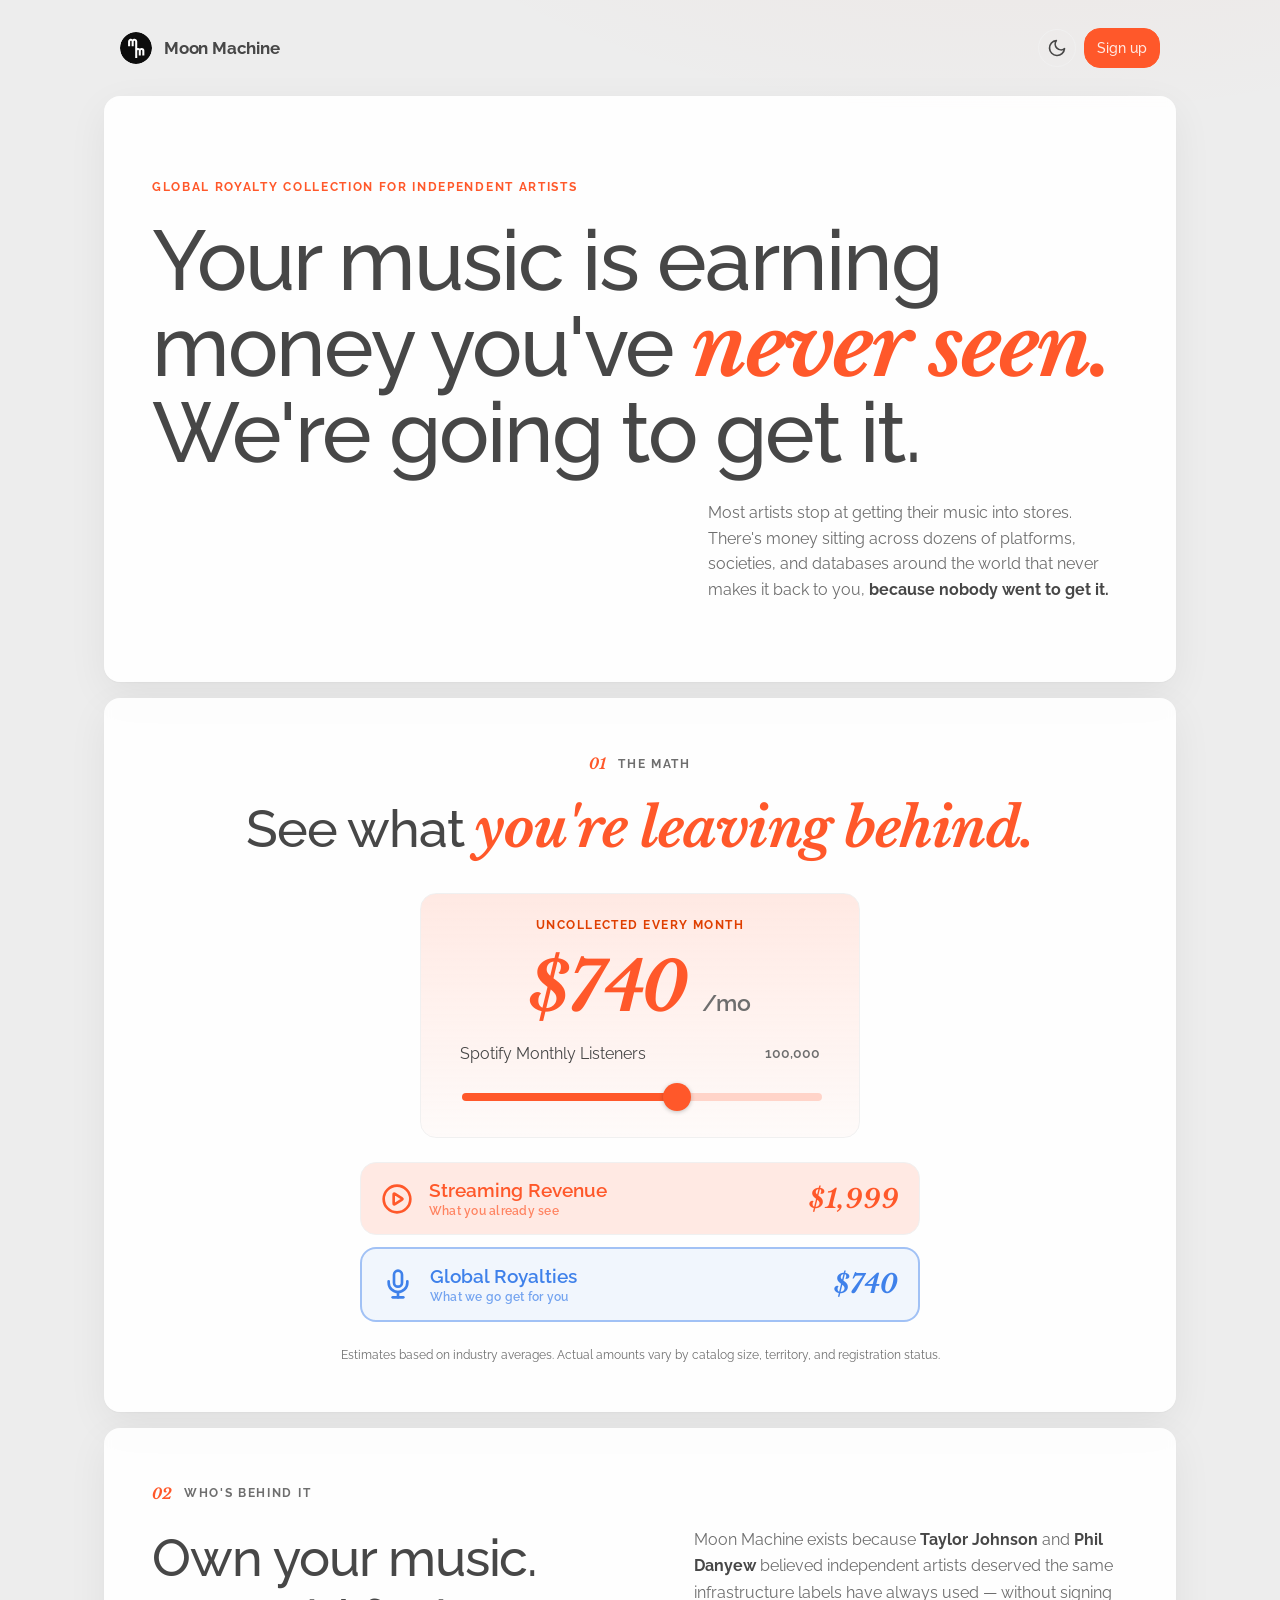
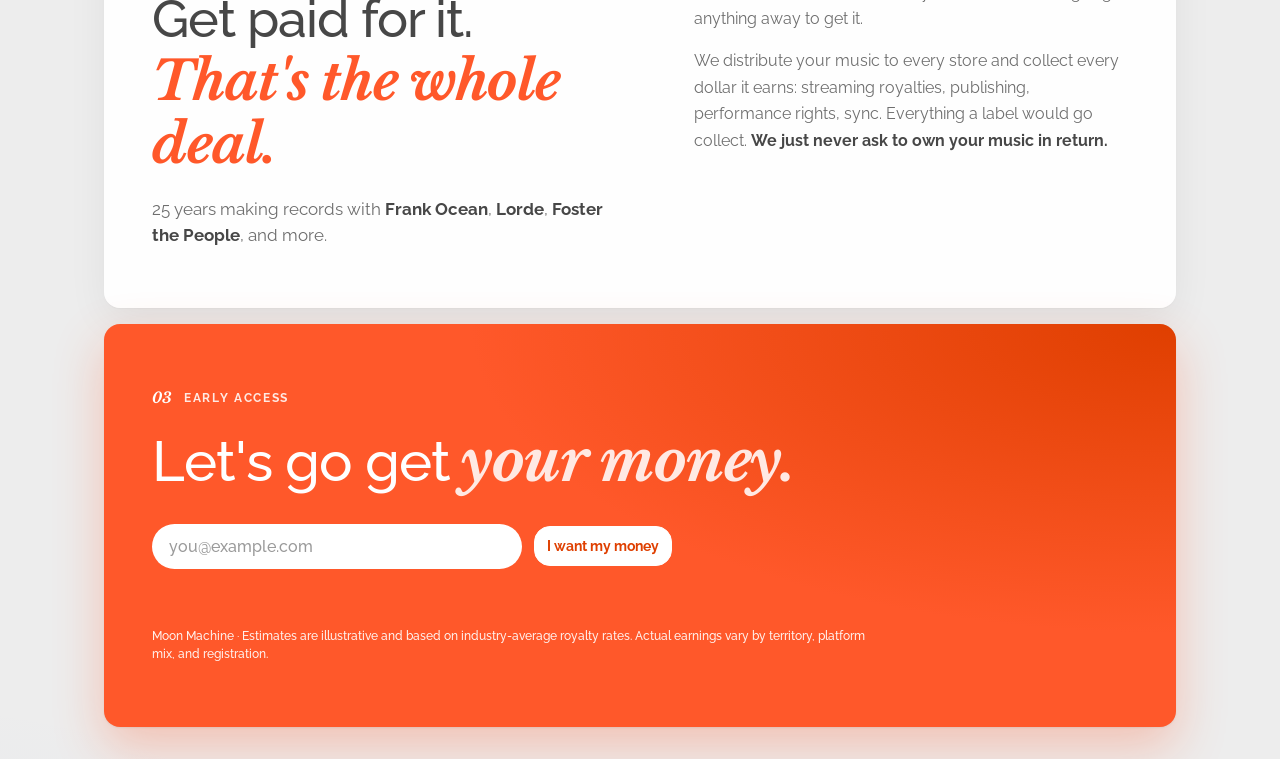
==== commit 1470fd1c: "feat(landing): redesign as editorial one-pager for conference demo ## Why this was needed The page w" ====
--- a/index.html
+++ b/index.html
@@ -65,8 +65,11 @@
   <div class="page">
     <!-- Header -->
     <header class="site-header reveal">
-      <a class="logo" href="#" aria-label="Moon Machine home">
-        <img src="assets/logo.svg" alt="Moon Machine" width="32" height="32" />
+      <a class="logo-lockup" href="#" aria-label="Moon Machine home">
+        <span class="logo">
+          <img src="assets/logo.svg" alt="" width="32" height="32" />
+        </span>
+        <span class="wordmark">Moon Machine</span>
       </a>
       <nav class="nav">
         <button class="theme-toggle" type="button" aria-label="Toggle dark mode" aria-pressed="false">
@@ -78,157 +81,42 @@
             <path d="M12 2v2M12 20v2M4.93 4.93l1.41 1.41M17.66 17.66l1.41 1.41M2 12h2M20 12h2M6.34 17.66l-1.41 1.41M19.07 4.93l-1.41 1.41" />
           </svg>
         </button>
-        <a class="btn btn-brand" href="#early-access">Signup</a>
+        <a class="btn btn-brand" href="#early-access">Sign up</a>
       </nav>
     </header>
 
     <!-- Hero -->
     <section class="card hero reveal" aria-labelledby="hero-title">
-      <div class="hero__left">
-        <div class="hero__copy">
-          <h1 id="hero-title" class="display">
-            Collect<br />
-            <em>every royalty</em><br />
-            you deserve.
-          </h1>
-          <p class="lede">
-            <strong>Most artists only collect streaming revenue.</strong><br />
-            Moon Machine helps you release music and collect every royalty your songs generate globally.
-          </p>
-        </div>
-
-        <ul class="royalty-list" id="royalty-list">
-          <li>
-            <button class="royalty-row is-active" type="button" data-bg="streaming" data-color="#ff582a"
-              data-tint="#ffe9e3" data-rot="0"
-              data-blurb="Earned when your music is streamed on platforms like Spotify and Apple Music. Moon Machine distributes your music and collects the resulting royalties.">
-              <span class="royalty-row__icon" aria-hidden="true">
-                <svg viewBox="0 0 24 24" fill="none" stroke="currentColor" stroke-width="2" stroke-linecap="round"
-                  stroke-linejoin="round">
-                  <path
-                    d="m12 22c5.5228 0 10-4.4772 10-10 0-5.52285-4.4772-10-10-10-5.52285 0-10 4.47715-10 10 0 5.5228 4.47715 10 10 10z" />
-                  <path
-                    d="m9.5 8.96533c0-.47728 0-.71592.09974-.84915.08692-.11611.21997-.18874.36464-.19908.16602-.01185.36672.11719.76822.37529l4.7206 3.03471c.3484.2239.5226.3359.5827.4783.0526.1244.0526.2648 0 .3892-.0601.1424-.2343.2544-.5827.4783l-4.7206 3.0347c-.4015.2581-.6022.3872-.76822.3753-.14467-.0103-.27772-.083-.36464-.1991-.09974-.1332-.09974-.3718-.09974-.8491z" />
-                </svg>
-              </span>
-              <span class="royalty-row__label">Streaming Revenue</span>
-            </button>
-          </li>
-          <li>
-            <button class="royalty-row" type="button" data-bg="radio" data-color="#ea3fb8" data-tint="#fcf1fd"
-              data-rot="-149"
-              data-blurb="Generated when your music plays on digital radio platforms like Pandora, SiriusXM, and internet radio stations. Collected through SoundExchange.">
-              <span class="royalty-row__icon" aria-hidden="true">
-                <svg viewBox="0 0 24 24" fill="none" stroke="currentColor" stroke-width="2" stroke-linecap="round"
-                  stroke-linejoin="round">
-                  <path d="M4.9 16.1C1 12.2 1 5.8 4.9 1.9" />
-                  <path d="M7.8 4.7a6.14 6.14 0 0 0-.8 7.5" />
-                  <circle cx="12" cy="9" r="2" />
-                  <path d="M16.2 4.8c2 2 2.26 5.11.8 7.47" />
-                  <path d="M19.1 1.9c3.9 3.9 3.9 10.3 0 14.2" />
-                  <path d="M9.5 18h5" />
-                  <path d="m8 22 4-11 4 11" />
-                </svg>
-              </span>
-              <span class="royalty-row__label">Digital Radio Royalties</span>
-            </button>
-          </li>
-          <li>
-            <button class="royalty-row" type="button" data-bg="performance" data-color="#3f81ea" data-tint="#f1f6fd"
-              data-rot="-215"
-              data-blurb="Paid when your music is performed on radio, TV, live venues, and streaming services. Collected through organizations like ASCAP and BMI.">
-              <span class="royalty-row__icon" aria-hidden="true">
-                <svg viewBox="0 0 24 24" fill="none" stroke="currentColor" stroke-width="2" stroke-linecap="round"
-                  stroke-linejoin="round">
-                  <path
-                    d="m19 10v2c0 3.866-3.134 7-7 7m-7-9v2c0 3.866 3.13401 7 7 7m0 0v3m-4 0h8m-4-7c-1.6569 0-3-1.3431-3-3v-7c0-1.65685 1.3431-3 3-3s3 1.34315 3 3v7c0 1.6569-1.3431 3-3 3z" />
-                </svg>
-              </span>
-              <span class="royalty-row__label">Performance Royalties</span>
-            </button>
-          </li>
-          <li>
-            <button class="royalty-row" type="button" data-bg="mechanical" data-color="#14ae5c" data-tint="#ebffee"
-              data-rot="-280"
-              data-blurb="Generated when your songs are reproduced on digital platforms. In the United States these royalties are collected through The Mechanical Licensing Collective.">
-              <span class="royalty-row__icon" aria-hidden="true">
-                <svg viewBox="0 0 24 24" fill="none" stroke="currentColor" stroke-width="2" stroke-linecap="round"
-                  stroke-linejoin="round">
-                  <path
-                    d="m12 22c5.5228 0 10-4.4772 10-10 0-5.52285-4.4772-10-10-10-5.52285 0-10 4.47715-10 10 0 5.5228 4.47715 10 10 10z" />
-                  <path d="m12 15c1.6569 0 3-1.3431 3-3s-1.3431-3-3-3-3 1.3431-3 3 1.3431 3 3 3z" />
-                </svg>
-              </span>
-              <span class="royalty-row__label">Digital Mechanical Royalties</span>
-            </button>
-          </li>
-        </ul>
-      </div>
-
-      <!-- Chrome chart card -->
-      <div class="hero__media-wrap">
-        <div class="hero__media" id="hero-media">
-          <div class="hero-bg is-active" data-key="streaming"></div>
-          <div class="hero-bg" data-key="radio"></div>
-          <div class="hero-bg" data-key="performance"></div>
-          <div class="hero-bg" data-key="mechanical"></div>
-          <div class="hero__scrim" aria-hidden="true"></div>
-
-          <div class="chart-wrap">
-            <svg class="donut" id="donut" viewBox="0 0 403.571 403.571" role="img" aria-label="Royalty breakdown chart">
-              <g class="donut__spin" id="donut-spin">
-                <path class="donut__seg" data-type="streaming"
-                  d="M201.786 67.3071C201.786 61.4433 206.546 56.6493 212.394 57.078C239.525 59.0665 265.629 68.6517 287.67 84.8379C312.571 103.125 330.985 128.883 340.231 158.361C349.478 187.84 349.073 219.5 339.077 248.733C330.229 274.607 314.275 297.385 293.141 314.512C288.585 318.204 281.939 316.987 278.59 312.174L257.571 281.963C254.222 277.15 255.461 270.578 259.832 266.668C270.91 256.757 279.313 244.13 284.16 229.954C290.158 212.414 290.401 193.418 284.853 175.731C279.305 158.044 268.257 142.589 253.316 131.617C241.24 122.749 227.131 117.183 212.377 115.375C206.557 114.661 201.786 109.975 201.786 104.111L201.786 67.3071Z" />
-                <path class="donut__seg" data-type="radio"
-                  d="M270.332 317.483C273.321 322.528 271.67 329.079 266.42 331.691C246.457 341.623 224.428 346.843 202.035 346.882C179.643 346.92 157.596 341.776 137.599 331.913C132.34 329.319 130.666 322.774 133.638 317.718L152.288 285.99C155.26 280.935 161.748 279.313 167.127 281.647C178.077 286.399 189.923 288.864 201.935 288.843C213.948 288.823 225.786 286.317 236.719 281.527C242.09 279.174 248.584 280.775 251.573 285.819L270.332 317.483Z" />
-                <path class="donut__seg" data-type="performance"
-                  d="M125.542 312.562C122.218 317.393 115.578 318.643 111.004 314.974C93.626 301.036 79.6513 283.251 70.2183 262.965C60.7852 242.679 56.1911 220.532 56.7323 198.262C56.8747 192.4 62.1092 188.129 67.9451 188.699L104.574 192.281C110.41 192.851 114.61 198.056 114.754 203.918C115.046 215.839 117.785 227.612 122.845 238.493C127.905 249.375 135.142 259.056 144.07 266.962C148.46 270.849 149.733 277.415 146.408 282.245L125.542 312.562Z" />
-                <path class="donut__seg" data-type="mechanical"
-                  d="M69.1778 179.433C63.3955 178.458 59.4595 172.967 60.8542 167.272C67.6744 139.42 82.6203 114.128 103.904 94.6778C125.188 75.2273 151.72 62.6139 180.072 58.3232C185.869 57.4457 190.985 61.8591 191.436 67.7055L194.269 104.4C194.72 110.247 190.324 115.287 184.575 116.446C169.144 119.558 154.775 126.812 143.057 137.521C131.339 148.229 122.823 161.889 118.337 176.978C116.666 182.599 111.252 186.525 105.47 185.55L69.1778 179.433Z" />
-              </g>
-            </svg>
-          </div>
-
-          <div class="glass">
-            <p class="glass__text" id="hero-blurb">Earned when your music is streamed on platforms like Spotify and
-              Apple Music. Moon Machine distributes your music and collects the resulting royalties.</p>
-          </div>
-        </div>
-
-        <div class="chart-cta">
-          <a class="btn btn-brand btn-lg" href="#early-access">
-            Stay in the loop
-            <svg viewBox="0 0 24 24" fill="none" stroke="currentColor" stroke-width="2.4" stroke-linecap="round"
-              stroke-linejoin="round" width="16" height="16" aria-hidden="true">
-              <path
-                d="m4 4v1.4c0 3.36031 0 5.0405.65396 6.3239.57524 1.129 1.49312 2.0469 2.6221 2.6221 1.28347.654 2.96364.654 6.32394.654h6.4m0 0-5-5m5 5-5 5" />
-            </svg>
-          </a>
-        </div>
-      </div>
+      <p class="eyebrow">Global royalty collection for independent artists</p>
+      <h1 id="hero-title" class="hero__title">
+        Your music is earning money you've <em>never&nbsp;seen.</em>
+        <span class="hero__title-line">We're going to get it.</span>
+      </h1>
+      <p class="lede hero__lede">
+        Most artists stop at getting their music into stores. There's money sitting across dozens of platforms,
+        societies, and databases around the world that never makes it back to you,
+        <strong>because nobody went to get it.</strong>
+      </p>
     </section>
 
     <!-- Estimator -->
     <section class="card estimator reveal" aria-labelledby="est-title">
-      <h2 id="est-title" class="display display--center">
-        See how much<br />
-        <em>You're missing.</em>
+      <p class="eyebrow eyebrow--index"><span class="eyebrow__num">01</span> The math</p>
+      <h2 id="est-title" class="display estimator__title">
+        See what <em>you're leaving behind.</em>
       </h2>
-      <div class="estimator__intro">
-        <p><strong>Slide to your Spotify monthly listener count.</strong> We'll run the math and show you what money may
-          be hiding in the vents.</p>
-      </div>
-
-      <div class="est-count" id="est-count" contenteditable="true" inputmode="numeric" spellcheck="false" role="textbox"
-        tabindex="0" aria-label="Monthly listeners — type a number">10,000</div>
-
-      <div class="slider-field">
-        <div class="slider-field__label">
-          <span>Spotify Monthly Listeners</span>
-          <span class="slider-field__range">0–2M</span>
+
+      <div class="est-panel">
+        <p class="est-panel__caption">Uncollected every month</p>
+        <div class="est-total" id="est-total" aria-live="polite">$740 <span class="est-total__unit">/mo</span></div>
+        <div class="slider-field">
+          <div class="slider-field__label">
+            <span>Spotify Monthly Listeners</span>
+            <span class="slider-field__out" id="est-listeners">100,000</span>
+          </div>
+          <input class="est-slider" type="range" id="est-slider" min="0" max="1000" value="606"
+            aria-label="Spotify monthly listeners" aria-describedby="est-listeners" />
         </div>
-        <input class="est-slider" type="range" id="est-slider" min="0" max="1000" value="303"
-          aria-label="Monthly listeners" aria-describedby="est-count" />
       </div>
 
       <ul class="estimate-list">
@@ -242,33 +130,74 @@
                 d="m9.5 8.96533c0-.47728 0-.71592.09974-.84915.08692-.11611.21997-.18874.36464-.19908.16602-.01185.36672.11719.76822.37529l4.7206 3.03471c.3484.2239.5226.3359.5827.4783.0526.1244.0526.2648 0 .3892-.0601.1424-.2343.2544-.5827.4783l-4.7206 3.0347c-.4015.2581-.6022.3872-.76822.3753-.14467-.0103-.27772-.083-.36464-.1991-.09974-.1332-.09974-.3718-.09974-.8491z" />
             </svg>
           </span>
-          <span class="estimate-row__label">Streaming Revenue</span>
-          <span class="estimate-row__amount" data-rate="0.01999">$20,000</span>
+          <span class="estimate-row__text">
+            <span class="estimate-row__label">Streaming Revenue</span>
+            <span class="estimate-row__note">What you already see</span>
+          </span>
+          <span class="estimate-row__amount" data-rate="0.01999">$2,000</span>
         </li>
-        <li class="estimate-row" style="--c:#3f81ea; --tint:#f1f6fd;">
+        <li class="estimate-row estimate-row--gap" style="--c:#3f81ea; --tint:#f1f6fd;">
           <span class="estimate-row__icon" aria-hidden="true">
             <svg viewBox="0 0 24 24" fill="none" stroke="currentColor" stroke-width="2" stroke-linecap="round"
               stroke-linejoin="round">
-              <path
-                d="m2 12h20m-20 0c0 5.5228 4.47715 10 10 10m-10-10c0-5.52285 4.47715-10 10-10m10 10c0 5.5228-4.4772 10-10 10m10-10c0-5.52285-4.4772-10-10-10m0 0c2.5013 2.73835 3.9228 6.29203 4 10-.0772 3.708-1.4987 7.2616-4 10m0-20c-2.50128 2.73835-3.92275 6.29203-4 10 .07725 3.708 1.49872 7.2616 4 10" />
+              <path d="M12 2a3 3 0 0 0-3 3v6a3 3 0 0 0 6 0V5a3 3 0 0 0-3-3z" />
+              <path d="M19 10v1a7 7 0 0 1-14 0v-1" />
+              <path d="M12 18v4" />
+              <path d="M8 22h8" />
             </svg>
           </span>
-          <span class="estimate-row__label">Global Royalties</span>
-          <span class="estimate-row__amount" data-rate="0.0074">$7,410</span>
+          <span class="estimate-row__text">
+            <span class="estimate-row__label">Global Royalties</span>
+            <span class="estimate-row__note">What we go get for you</span>
+          </span>
+          <span class="estimate-row__amount" data-total data-rate="0.0074">$740</span>
         </li>
       </ul>
+
+      <p class="fineprint fineprint--center">
+        Estimates based on industry averages. Actual amounts vary by catalog size, territory, and registration status.
+      </p>
+    </section>
+
+    <!-- Founders -->
+    <section class="card about reveal" aria-labelledby="about-title">
+      <p class="eyebrow eyebrow--index"><span class="eyebrow__num">02</span> Who's behind it</p>
+      <div class="about__grid">
+        <div class="about__head">
+          <h2 id="about-title" class="display about__title">
+            Own your music. Get paid for it. <em>That's the whole deal.</em>
+          </h2>
+          <p class="about__credits">
+            25 years making records with
+            <strong>Frank Ocean</strong>, <strong>Lorde</strong>, <strong>Foster the People</strong>, and more.
+          </p>
+        </div>
+        <div class="prose">
+          <p>
+            Moon Machine exists because <strong>Taylor Johnson</strong> and <strong>Phil Danyew</strong> believed
+            independent artists deserved the same infrastructure labels have always used — without signing anything
+            away to get it.
+          </p>
+          <p>
+            We distribute your music to every store and collect every dollar it earns: streaming royalties, publishing,
+            performance rights, sync. Everything a label would go collect. <strong>We just never ask to own your music
+            in return.</strong>
+          </p>
+        </div>
+      </div>
     </section>
 
     <!-- Early access -->
-    <section class="early" id="early-access" aria-labelledby="early-title">
-      <h2 id="early-title" class="display display--center">Early Access</h2>
+    <section class="card cta reveal" id="early-access" aria-labelledby="early-title">
+      <p class="eyebrow eyebrow--index eyebrow--on-brand"><span class="eyebrow__num">03</span> Early access</p>
+      <h2 id="early-title" class="display cta__title">Let's go get <em>your money.</em></h2>
       <form class="early__form" id="waitlist-form" novalidate>
-        <input class="input input--pill" type="email" name="email" id="waitlist-email" placeholder="Email"
+        <input class="input input--pill" type="email" name="email" id="waitlist-email" placeholder="you@example.com"
           aria-label="Email" autocomplete="email" required />
-        <button class="btn btn-brand btn-lg" type="submit">Join the Waitlist</button>
+        <button class="btn btn-on-brand btn-lg" type="submit">I want my money</button>
       </form>
       <p class="early__status" id="waitlist-status" role="status" aria-live="polite"></p>
-      <p class="fineprint">
+      <p class="fineprint fineprint--on-brand">
         Moon Machine · Estimates are illustrative and based on industry-average royalty rates. Actual earnings vary by
         territory, platform mix, and registration.
       </p>
--- a/styles.css
+++ b/styles.css
@@ -43,6 +43,7 @@
   --radius-400: 16px;
   --radius-full: 9999px;
   --stroke: 1px;
+  --card-pad: 48px;   /* shared inner padding for the content cards */
 
   /* type */
   --font-body: "Raleway", system-ui, sans-serif;
@@ -105,7 +106,6 @@
   background-image:
     radial-gradient(1200px 600px at 80% -10%, var(--wash-brand), transparent 60%),
     radial-gradient(900px 500px at -10% 110%, var(--wash-blue), transparent 60%);
-  background-attachment: fixed;
   -webkit-font-smoothing: antialiased;
   text-rendering: optimizeLegibility;
 }
@@ -117,9 +117,9 @@
 
 /* ---------- layout ---------- */
 .page {
-  max-width: 1280px;
+  max-width: 1120px;
   margin: 0 auto;
-  padding: 12px 28px 28px;
+  padding: 16px 24px 32px;
   display: flex;
   flex-direction: column;
   gap: var(--space-400);
@@ -137,16 +137,24 @@
   display: flex;
   align-items: center;
   justify-content: space-between;
-  padding: var(--space-200) var(--space-300);
-}
+  padding: var(--space-300) var(--space-400);
+}
+.logo-lockup { display: inline-flex; align-items: center; gap: var(--space-300); }
 .logo {
   width: 32px; height: 32px;
   border-radius: var(--radius-full);
   overflow: hidden;
   display: block;
+  flex: 0 0 auto;
   background: #ffffff;
 }
 .logo img { width: 100%; height: 100%; }
+.wordmark {
+  font-weight: 700;
+  font-size: 17px;
+  letter-spacing: -0.2px;
+  color: var(--text-default);
+}
 
 /* ---------- buttons ---------- */
 .btn {
@@ -170,7 +178,20 @@
 }
 .btn-brand:hover { background: var(--brand-600); border-color: var(--brand-600); transform: translateY(-1px); box-shadow: 0 8px 20px rgba(255, 88, 42, 0.28); }
 .btn-brand:active { transform: translateY(0); }
-.btn-lg { padding: var(--space-500); font-size: 16px; font-weight: 700; }
+.btn-lg { padding: var(--space-400) var(--space-600); font-size: 16px; font-weight: 700; }
+/* inverted button for use on the brand-orange finale card — fixed light colors
+   (the card is always orange, so these must not follow the theme). */
+.btn-on-brand {
+  background: #ffffff;
+  border-color: #ffffff;
+  color: var(--brand-600);
+  padding: var(--space-300);
+  font-size: 14px;
+  font-weight: 700;
+}
+.btn-on-brand:hover { transform: translateY(-1px); box-shadow: 0 10px 26px rgba(0, 0, 0, 0.22); }
+.btn-on-brand:active { transform: translateY(0); }
+.btn-on-brand:focus-visible { outline: 2px solid var(--white); outline-offset: 2px; }
 
 /* ---------- theme toggle ---------- */
 .nav { display: flex; align-items: center; gap: var(--space-200); }
@@ -218,194 +239,133 @@
 }
 .display--center { text-align: center; }
 
+/* ---------- eyebrow / section label ----------
+   Small tracked label that gives each card an editorial header + index. */
+.eyebrow {
+  font-size: 12px;
+  font-weight: 700;
+  letter-spacing: 0.14em;
+  text-transform: uppercase;
+  color: var(--text-muted);
+}
+.eyebrow--index {
+  display: inline-flex;
+  align-items: center;
+  gap: var(--space-300);
+}
+.eyebrow__num {
+  color: var(--brand-500);
+  font-family: var(--font-display);
+  font-style: italic;
+  font-weight: 700;
+  font-size: 15px;
+  letter-spacing: 0;
+}
+.eyebrow--on-brand { color: var(--text-on-brand); }
+.eyebrow--on-brand .eyebrow__num { color: var(--white); }
+
 /* ============================================================
-   HERO
+   HERO  (oversized editorial statement)
    ============================================================ */
 .hero {
-  display: flex;
-  gap: var(--space-500);
-  padding: var(--space-500);
-}
-.hero__left {
-  flex: 1 1 0;
-  min-width: 0;
-  display: flex;
-  flex-direction: column;
-  justify-content: space-between;
-  gap: 40px;
-  padding: var(--space-400) var(--space-400) 0;
-}
-.hero__copy { display: flex; flex-direction: column; gap: var(--space-500); }
+  display: grid;
+  grid-template-columns: repeat(12, 1fr);
+  row-gap: var(--space-600);
+  column-gap: var(--space-500);
+  padding: clamp(40px, 7vw, 84px) var(--card-pad) clamp(44px, 7vw, 80px);
+  align-items: end;
+}
+.hero .eyebrow { grid-column: 1 / -1; color: var(--brand-500); }
+.hero__title {
+  grid-column: 1 / -1;
+  margin: 0;
+  font-family: var(--font-body);
+  font-weight: 500;
+  font-size: clamp(40px, 8vw, 84px);
+  line-height: 1.02;
+  letter-spacing: -2px;
+  color: var(--text-default);
+}
+.hero__title em {
+  font-family: var(--font-display);
+  font-style: italic;
+  font-weight: 700;
+  color: var(--brand-500);
+}
+.hero__title-line { display: block; }
+/* lede offset to the right so the headline's open space reads as composed */
+.hero__lede {
+  grid-column: 6 / -1;
+  justify-self: end;
+  max-width: 42ch;
+}
 .lede {
-  font-size: 14px;
-  line-height: 1.4;
-  max-width: 360px;
-}
-.lede strong { font-weight: 700; }
-
-/* royalty rows */
-.royalty-list { display: flex; flex-direction: column; gap: var(--space-400); }
-.royalty-row {
-  width: 100%;
-  display: flex;
-  align-items: center;
-  gap: var(--space-400);
-  padding: var(--space-500);
-  background: var(--bg-secondary);
-  border: var(--stroke) solid var(--border-secondary);
-  border-radius: var(--radius-400);
-  text-align: left;
-  color: var(--text-default);
-  transition: background-color 0.3s var(--ease-out), color 0.3s var(--ease-out), transform 0.2s var(--ease-out);
-}
-.royalty-row__icon { flex: 0 0 32px; width: 32px; height: 32px; color: var(--icon-muted); transition: color 0.3s var(--ease-out); }
-.royalty-row__icon svg { width: 100%; height: 100%; }
-.royalty-row__label { font-size: 20px; font-weight: 500; line-height: 1.2; }
-.royalty-row.is-active {
-  background: var(--row-tint, var(--brand-100));
-  color: var(--row-color, var(--brand-500));
-}
-.royalty-row.is-active .royalty-row__icon { color: var(--row-color, var(--brand-500)); }
-
-/* ---------- hero media / chrome card ---------- */
-.hero__media-wrap {
-  position: relative;
-  flex: 0 0 483px;
-  min-height: 702px;
-  display: flex;
-}
-.hero__media {
-  position: relative;
-  flex: 1 1 auto;
-  border-radius: var(--radius-400);
-  border-bottom-right-radius: 100px;
-  overflow: hidden;
-  background: #1a1a1a;
-}
-/* cross-fading background photos — one per royalty type */
-.hero-bg {
-  position: absolute;
-  inset: 0;
-  background-size: cover;
-  background-position: center;
-  opacity: 0;
-  transition: opacity 0.6s var(--ease-out);
-  will-change: opacity;
-}
-.hero-bg.is-active { opacity: 1; }
-.hero-bg[data-key="streaming"]   { background-image: url("assets/hero-streaming.jpg"); }
-.hero-bg[data-key="radio"]       { background-image: url("assets/hero-radio.jpg"); }
-.hero-bg[data-key="performance"] { background-image: url("assets/hero-performance.jpg"); }
-.hero-bg[data-key="mechanical"]  { background-image: url("assets/hero-mechanical.jpg"); }
-.hero__scrim {
-  position: absolute;
-  inset: 0;
-  z-index: 1;
-  background: linear-gradient(to bottom, rgba(102, 102, 102, 0) 20%, rgba(0, 0, 0, 0.85));
-  pointer-events: none;
-}
-
-.chart-wrap {
-  position: absolute;
-  top: 44%;
-  left: 50%;
-  transform: translate(-50%, -50%);
-  width: 390px;
-  height: 390px;
-  z-index: 2;
-  filter: drop-shadow(0 10px 30px rgba(0, 0, 0, 0.35));
-}
-.donut { width: 100%; height: 100%; }
-.donut__spin {
-  transform: rotate(var(--donut-rot, 0deg));
-  transform-origin: 201.786px 201.786px;
-  transition: transform 0.6s var(--ease-out);
-}
-/* slices use the exact Figma paths (rounded corners + even gaps baked in).
-   Inactive slices are frosted white; the active type's slice fills with its
-   color — matching the design's white@0.5 / color@0.8 glass treatment. */
-.donut__seg {
-  fill: #ffffff;
-  fill-opacity: 0.5;
-  transition: fill 0.4s var(--ease-out), fill-opacity 0.4s var(--ease-out);
-}
-.donut__seg.is-on {
-  fill: var(--seg-color, var(--brand-500));
-  fill-opacity: 0.8;
-}
-
-/* frosted glass blurb card */
-.glass {
-  position: absolute;
-  left: var(--space-400);
-  bottom: var(--space-400);
-  right: 236px;
-  z-index: 3;
-  padding: var(--space-400) var(--space-200) 6px;
-  border-radius: var(--radius-400);
-  background: linear-gradient(to bottom, rgba(10, 10, 12, 0.1), rgba(10, 10, 12, 0.4));
-  backdrop-filter: blur(16px);
-  -webkit-backdrop-filter: blur(16px);
-}
-.glass__text {
-  font-size: 14px;
-  line-height: 1.4;
-  color: var(--text-on-neutral);
-  transition: opacity 0.25s var(--ease-out);
-}
-
-/* the button sits in a white tab carved into the bottom-right corner */
-.chart-cta {
-  position: absolute;
-  right: 0;
-  bottom: 0;
-  z-index: 4;
-  background: var(--white);
-  padding: var(--space-400);
-  border-top-left-radius: var(--radius-400);
-  border-bottom-right-radius: var(--radius-400);
-}
-.chart-cta .btn-brand {
-  box-shadow: 0 6px 22px rgba(255, 88, 42, 0.35);
-}
-.chart-cta::before,
-.chart-cta::after {
-  content: "";
-  position: absolute;
-  width: var(--radius-400);
-  height: var(--radius-400);
-}
-/* concave fillet above the tab (carries the white up into the card's right edge) */
-.chart-cta::before {
-  right: 0;
-  bottom: 100%;
-  background: radial-gradient(circle at top left, transparent var(--radius-400), var(--white) var(--radius-400));
-}
-/* concave fillet left of the tab (carries the white along the card's bottom edge) */
-.chart-cta::after {
-  right: 100%;
-  bottom: 0;
-  background: radial-gradient(circle at top left, transparent var(--radius-400), var(--white) var(--radius-400));
-}
+  font-size: 16px;
+  line-height: 1.6;
+  color: var(--text-muted);
+}
+.lede strong { font-weight: 700; color: var(--text-default); }
 
 /* ============================================================
    ESTIMATOR
    ============================================================ */
 .estimator {
-  padding: 40px var(--space-500) var(--space-500);
+  padding: clamp(36px, 5vw, 56px) var(--card-pad) var(--card-pad);
   display: flex;
   flex-direction: column;
-  gap: 36px;
-}
-.estimator__intro {
+  align-items: center;
+  gap: var(--space-600);
+}
+.estimator__title { text-align: center; }
+
+/* the stat + slider read as one instrument on an inset panel */
+.est-panel {
+  width: 100%;
+  max-width: 440px;
   display: flex;
   flex-direction: column;
   align-items: center;
-  gap: 10px;
+  gap: var(--space-500);
+  padding: var(--space-600) var(--space-500) var(--space-500);
+  margin-top: var(--space-200);
+  border: var(--stroke) solid var(--border-secondary);
+  border-radius: var(--radius-400);
+  background: linear-gradient(180deg, var(--brand-100) 0%, transparent 120%);
+}
+:root[data-theme="dark"] .est-panel {
+  background: linear-gradient(180deg, color-mix(in srgb, var(--brand-500) 14%, var(--white)) 0%, var(--white) 120%);
+}
+@media (prefers-color-scheme: dark) {
+  :root:not([data-theme="light"]) .est-panel {
+    background: linear-gradient(180deg, color-mix(in srgb, var(--brand-500) 14%, var(--white)) 0%, var(--white) 120%);
+  }
+}
+.est-panel__caption {
+  font-size: 12px;
+  font-weight: 700;
+  letter-spacing: 0.12em;
+  text-transform: uppercase;
+  color: var(--brand-600);
+}
+.est-total {
+  font-family: var(--font-display);
+  font-style: italic;
+  font-weight: 700;
+  font-size: clamp(48px, 7vw, 68px);
+  line-height: 1.04;
+  letter-spacing: -1.5px;
+  color: var(--brand-500);
   text-align: center;
-}
-.estimator__intro p { font-size: 14px; line-height: 1.4; max-width: 460px; }
-.estimator__intro strong { font-weight: 700; }
+  font-variant-numeric: tabular-nums;
+}
+.est-total__unit {
+  font-style: normal;
+  font-family: var(--font-body);
+  font-weight: 600;
+  font-size: 0.34em;
+  letter-spacing: 0;
+  color: var(--text-muted);
+}
 
 .input {
   font-family: var(--font-body);
@@ -421,29 +381,7 @@
 .input:focus-visible { outline: 2px solid var(--brand-500); outline-offset: 2px; }
 .input--pill { border-radius: var(--radius-full); max-width: 430px; }
 
-/* listener count + slider */
-.est-count {
-  align-self: center;
-  padding: 2px 14px;
-  font-family: var(--font-display);
-  font-style: italic;
-  font-weight: 700;
-  font-size: clamp(40px, 5vw, 54px);
-  line-height: 1.2;
-  letter-spacing: -1.08px;
-  color: var(--brand-500);
-  text-align: center;
-  cursor: text;
-  /* iOS Safari needs an explicit text selection mode to focus a
-     contenteditable host and raise the keyboard on tap. */
-  -webkit-user-select: text;
-  user-select: text;
-  border-radius: var(--radius-400);
-}
-.est-count:focus-visible {
-  outline: 2px solid var(--brand-500);
-  outline-offset: 6px;
-}
+/* slider */
 .slider-field {
   display: flex;
   flex-direction: column;
@@ -460,8 +398,7 @@
   line-height: 1.4;
   color: var(--text-default);
 }
-.slider-field__range { font-size: 14px; }
-.slider-field__caption { font-size: 16px; line-height: 1.4; color: var(--text-muted); }
+.slider-field__out { font-size: 14px; font-weight: 600; color: var(--text-muted); font-variant-numeric: tabular-nums; }
 
 .est-slider {
   -webkit-appearance: none;
@@ -514,17 +451,25 @@
 }
 .est-slider:focus-visible { outline: 2px solid var(--brand-500); outline-offset: 4px; }
 
-.estimate-list { display: flex; flex-direction: column; gap: var(--space-400); }
+.estimate-list {
+  display: flex;
+  flex-direction: column;
+  gap: var(--space-300);
+  width: 100%;
+  max-width: 560px;
+}
 .estimate-row {
   display: flex;
   align-items: center;
   gap: var(--space-400);
-  padding: var(--space-500);
+  padding: var(--space-400) var(--space-500);
   border-radius: var(--radius-400);
   border: var(--stroke) solid var(--border-secondary);
   background: var(--tint);
   color: var(--c);
 }
+/* the "gap" row (what you're missing) gets a stronger ring to draw the eye */
+.estimate-row--gap { border-color: color-mix(in srgb, var(--c) 45%, transparent); border-width: 2px; }
 /* Dark: the row tints come from inline light hex (data-tint / --tint), so
    rebuild the background from the accent over the dark surface — keeps each
    category's color without the bright light fill. */
@@ -532,51 +477,105 @@
   background: color-mix(in srgb, var(--c) 18%, var(--white));
   border-color: color-mix(in srgb, var(--c) 24%, transparent);
 }
-:root[data-theme="dark"] .royalty-row.is-active {
-  background: color-mix(in srgb, var(--row-color, var(--brand-500)) 18%, var(--white));
-}
 @media (prefers-color-scheme: dark) {
   :root:not([data-theme="light"]) .estimate-row {
     background: color-mix(in srgb, var(--c) 18%, var(--white));
     border-color: color-mix(in srgb, var(--c) 24%, transparent);
   }
-  :root:not([data-theme="light"]) .royalty-row.is-active {
-    background: color-mix(in srgb, var(--row-color, var(--brand-500)) 18%, var(--white));
-  }
 }
 
 .estimate-row__icon { flex: 0 0 32px; width: 32px; height: 32px; }
 .estimate-row__icon svg { width: 100%; height: 100%; }
-.estimate-row__label { font-size: 20px; font-weight: 500; line-height: 1.2; }
+.estimate-row__text { display: flex; flex-direction: column; gap: 2px; min-width: 0; }
+.estimate-row__label { font-size: 19px; font-weight: 600; line-height: 1.2; }
+.estimate-row__note {
+  font-size: 12px;
+  font-weight: 600;
+  letter-spacing: 0.02em;
+  color: var(--c);
+  opacity: 0.7;
+}
 .estimate-row__amount {
   margin-left: auto;
   font-family: var(--font-display);
   font-style: italic;
   font-weight: 700;
-  font-size: 24px;
+  font-size: 26px;
+  font-variant-numeric: tabular-nums;
 }
 
 /* ============================================================
-   EARLY ACCESS
+   FOUNDERS  (credibility-led, asymmetric two column)
    ============================================================ */
-.early {
+.about {
   display: flex;
   flex-direction: column;
-  align-items: center;
-  gap: 28px;
-  padding: 32px var(--space-500) 8px;
-  text-align: center;
+  gap: var(--space-600);
+  padding: clamp(36px, 5vw, 56px) var(--card-pad) clamp(40px, 5vw, 60px);
+}
+.about__grid {
+  display: grid;
+  grid-template-columns: 1.1fr 1fr;
+  gap: clamp(28px, 5vw, 64px);
+  align-items: start;
+}
+.about__head { display: flex; flex-direction: column; gap: var(--space-500); }
+.about__title { margin: 0; }
+.about__credits {
+  font-size: 17px;
+  line-height: 1.5;
+  color: var(--text-muted);
+}
+.about__credits strong { font-weight: 700; color: var(--text-default); }
+.prose { display: flex; flex-direction: column; gap: var(--space-400); max-width: 52ch; }
+.prose p { font-size: 16px; line-height: 1.65; color: var(--text-muted); }
+.prose strong { font-weight: 700; color: var(--text-default); }
+
+/* ============================================================
+   EARLY ACCESS  (brand-orange finale)
+   ============================================================ */
+.cta {
+  display: flex;
+  flex-direction: column;
+  align-items: flex-start;
+  gap: var(--space-500);
+  padding: clamp(40px, 6vw, 64px) var(--card-pad);
   scroll-margin-top: 28px;
-}
-.early__form { display: flex; flex-direction: column; align-items: center; gap: var(--space-400); width: 100%; }
+  background: var(--brand-500);
+  background-image: radial-gradient(120% 140% at 100% 0%, var(--brand-600) 0%, transparent 55%);
+  box-shadow: 0 1px 2px rgba(20, 20, 20, 0.06), 0 20px 50px rgba(255, 88, 42, 0.30);
+  color: var(--text-on-brand);
+}
+.cta__title { color: var(--white); margin: 0; }
+.cta__title em { color: var(--text-on-brand); }
+.cta__title { font-size: clamp(34px, 5vw, 56px); }
+.early__form {
+  display: flex;
+  align-items: center;
+  gap: var(--space-300);
+  width: 100%;
+  max-width: 520px;
+  margin-top: var(--space-200);
+}
+.cta .input--pill {
+  background: #ffffff;
+  border-color: transparent;
+  color: #23201f;
+}
+.cta .input--pill::placeholder { color: #9a9a9a; }
+.cta .input--pill:focus-visible { outline: 2px solid var(--white); outline-offset: 2px; }
+.early__form .input--pill { flex: 1 1 auto; max-width: none; }
+.early__form .btn { flex: 0 0 auto; white-space: nowrap; }
 .early__status {
-  margin-top: -12px;
   min-height: 18px;
   font-size: 14px;
-  font-weight: 500;
-}
+  font-weight: 600;
+}
+.cta .early__status { color: var(--white); }
 .early__status.is-ok { color: var(--green-500); }
 .early__status.is-error { color: var(--brand-600); }
+.cta .early__status.is-ok,
+.cta .early__status.is-error { color: var(--white); }
 
 .fineprint {
   font-size: 12px;
@@ -584,6 +583,8 @@
   color: var(--text-muted);
   max-width: 720px;
 }
+.fineprint--center { text-align: center; margin-inline: auto; }
+.fineprint--on-brand { color: rgba(255, 255, 255, 0.92); font-weight: 500; }
 
 /* ============================================================
    MOTION — staggered load reveal
@@ -599,33 +600,32 @@
 .site-header { animation-delay: 0.02s; }
 .hero { animation-delay: 0.1s; }
 .estimator { animation-delay: 0.2s; }
+.about { animation-delay: 0.3s; }
+.cta { animation-delay: 0.4s; }
 @keyframes reveal { to { opacity: 1; transform: none; } }
 
 /* ============================================================
    RESPONSIVE
    ============================================================ */
-@media (max-width: 1024px) {
-  .hero { flex-direction: column; }
-  .hero__media-wrap { flex-basis: auto; min-height: 520px; }
-  .hero__left { padding: var(--space-400); }
-  .lede { max-width: none; }
+@media (max-width: 860px) {
+  .about__grid { grid-template-columns: 1fr; gap: var(--space-600); }
+  .hero__lede { grid-column: 1 / -1; justify-self: start; }
+}
+@media (max-width: 768px) {
+  :root { --card-pad: 28px; }
 }
 @media (max-width: 640px) {
   .page { padding: 14px; gap: var(--space-300); }
-  .hero, .estimator { padding: var(--space-400); }
-  .royalty-row__label, .estimate-row__label { font-size: 17px; }
-  .estimate-row { flex-wrap: wrap; }
-  .estimate-row__amount { font-size: 20px; flex-basis: 100%; text-align: right; }
-  .hero__media-wrap { min-height: 420px; flex-direction: column; }
-  .glass { right: var(--space-400); }
-  .chart-cta { position: static; margin: var(--space-400); align-self: flex-start; }
-  .chart-cta::before, .chart-cta::after { display: none; }
-  .display { font-size: 34px; }
+  .hero__title { letter-spacing: -1px; }
+  .estimate-row__label { font-size: 17px; }
+  .estimate-row__amount { font-size: 22px; }
+  .early__form { flex-direction: column; max-width: 100%; }
+  .early__form .input--pill { width: 100%; }
+  .early__form .btn { width: 100%; }
 }
 
 @media (prefers-reduced-motion: reduce) {
   html { scroll-behavior: auto; }
   .reveal { animation: none; opacity: 1; transform: none; }
-  .donut__spin { transition: none; }
-  .btn, .royalty-row { transition: background-color 0.2s, color 0.2s; }
-}
+  .btn { transition: background-color 0.2s, color 0.2s; }
+}
